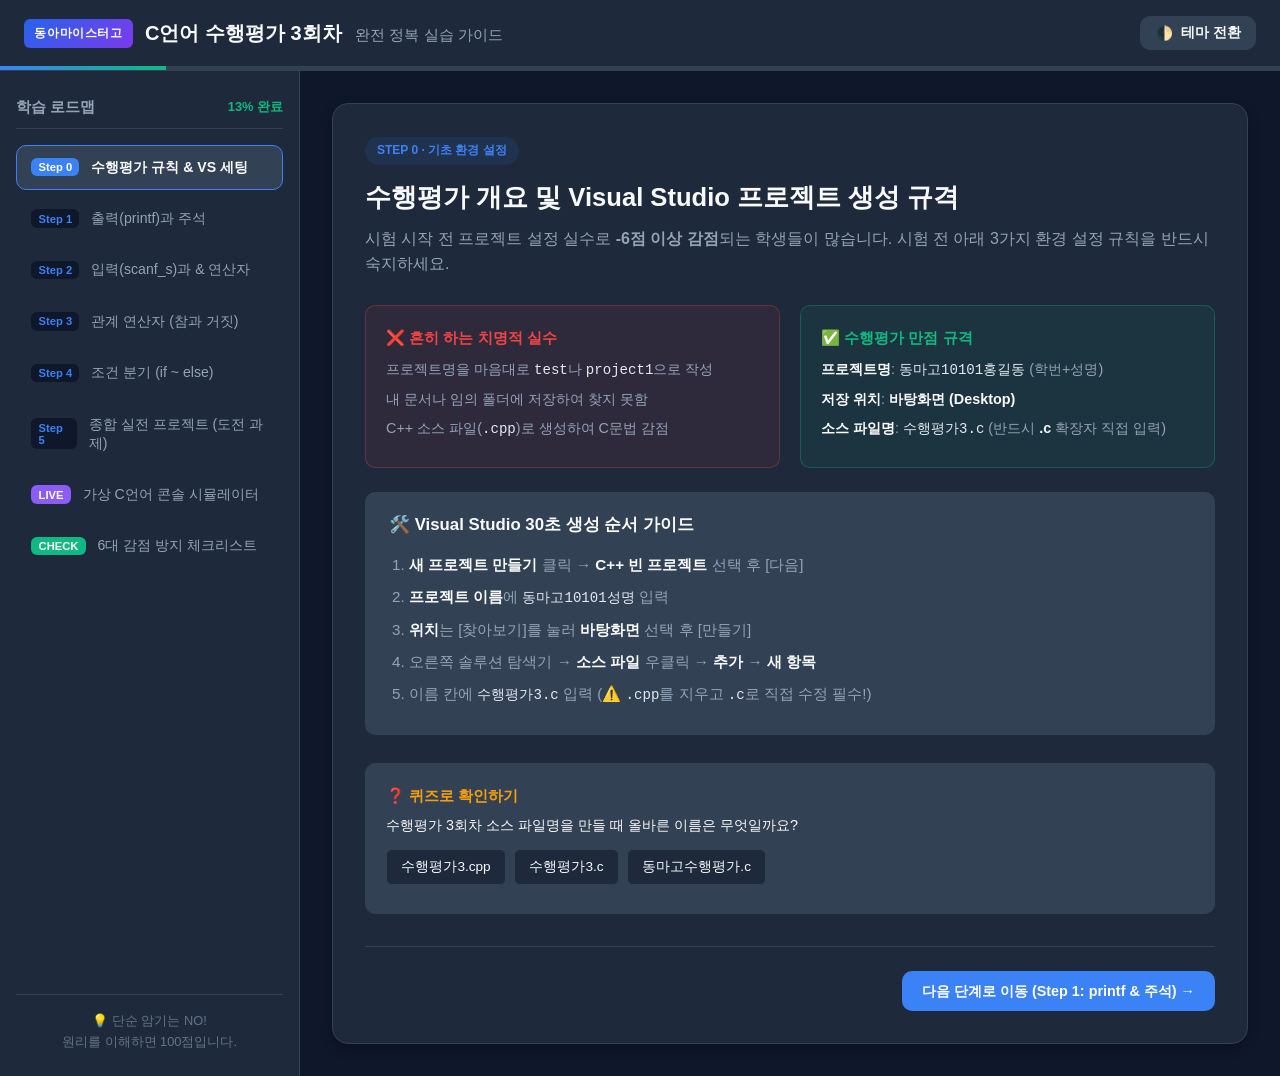
==== 03_웹_학습사이트/index.html @ 0d50d713 "feat: 동아마이스터고 C언어 3회차 수행평가 실습 웹사이트 및 단계별 학습 콘텐츠 구축" ====
<!DOCTYPE html>
<html lang="ko">
<head>
    <meta charset="UTF-8">
    <meta name="viewport" content="width=device-width, initial-scale=1.0">
    <title>동아마이스터고 C언어 3회차 수행평가 실습 마스터</title>
    <link rel="stylesheet" href="css/style.css">
</head>
<body class="theme-dark">
    <!-- Header -->
    <header class="app-header">
        <div class="header-container">
            <div class="logo-group">
                <span class="badge-school">동아마이스터고</span>
                <h1 class="logo-title">C언어 수행평가 3회차 <span>완전 정복 실습 가이드</span></h1>
            </div>
            <div class="header-actions">
                <button id="themeToggleBtn" class="btn-theme-toggle" title="화면 테마 변경">
                    <span class="icon-theme">🌓</span> <span class="theme-text">테마 전환</span>
                </button>
            </div>
        </div>
        <div class="progress-bar-container">
            <div id="learningProgressBar" class="progress-bar-fill"></div>
        </div>
    </header>

    <div class="app-layout">
        <!-- Sidebar Navigation -->
        <aside class="sidebar">
            <div class="sidebar-header">
                <h3>학습 로드맵</h3>
                <span class="progress-percent" id="progressPercent">0% 완료</span>
            </div>
            <nav class="nav-menu">
                <button class="nav-item active" data-step="0">
                    <span class="step-num">Step 0</span>
                    <span class="step-label">수행평가 규칙 & VS 세팅</span>
                </button>
                <button class="nav-item" data-step="1">
                    <span class="step-num">Step 1</span>
                    <span class="step-label">출력(printf)과 주석</span>
                </button>
                <button class="nav-item" data-step="2">
                    <span class="step-num">Step 2</span>
                    <span class="step-label">입력(scanf_s)과 &amp; 연산자</span>
                </button>
                <button class="nav-item" data-step="3">
                    <span class="step-num">Step 3</span>
                    <span class="step-label">관계 연산자 (참과 거짓)</span>
                </button>
                <button class="nav-item" data-step="4">
                    <span class="step-num">Step 4</span>
                    <span class="step-label">조건 분기 (if ~ else)</span>
                </button>
                <button class="nav-item" data-step="5">
                    <span class="step-num">Step 5</span>
                    <span class="step-label">종합 실전 프로젝트 (도전 과제)</span>
                </button>
                <button class="nav-item nav-simulator" data-step="sim">
                    <span class="step-num">LIVE</span>
                    <span class="step-label">가상 C언어 콘솔 시뮬레이터</span>
                </button>
                <button class="nav-item nav-checklist" data-step="check">
                    <span class="step-num">CHECK</span>
                    <span class="step-label">6대 감점 방지 체크리스트</span>
                </button>
            </nav>
            <div class="sidebar-footer">
                <p>💡 단순 암기는 NO!</p>
                <p>원리를 이해하면 100점입니다.</p>
            </div>
        </aside>

        <!-- Main Content Area -->
        <main class="main-content">
            <!-- STEP 0 -->
            <section id="step-0" class="step-section active">
                <div class="section-card">
                    <div class="card-badge">STEP 0 · 기초 환경 설정</div>
                    <h2>수행평가 개요 및 Visual Studio 프로젝트 생성 규격</h2>
                    <p class="section-desc">
                        시험 시작 전 프로젝트 설정 실수로 <strong>-6점 이상 감점</strong>되는 학생들이 많습니다. 시험 전 아래 3가지 환경 설정 규칙을 반드시 숙지하세요.
                    </p>

                    <div class="info-grid">
                        <div class="info-box danger">
                            <h4>❌ 흔히 하는 치명적 실수</h4>
                            <ul>
                                <li>프로젝트명을 마음대로 <code>test</code>나 <code>project1</code>으로 작성</li>
                                <li>내 문서나 임의 폴더에 저장하여 찾지 못함</li>
                                <li>C++ 소스 파일(<code>.cpp</code>)로 생성하여 C문법 감점</li>
                            </ul>
                        </div>
                        <div class="info-box success">
                            <h4>✅ 수행평가 만점 규격</h4>
                            <ul>
                                <li><strong>프로젝트명</strong>: <code>동마고10101홍길동</code> (학번+성명)</li>
                                <li><strong>저장 위치</strong>: <strong>바탕화면 (Desktop)</strong></li>
                                <li><strong>소스 파일명</strong>: <code>수행평가3.c</code> (반드시 <strong>.c</strong> 확장자 직접 입력)</li>
                            </ul>
                        </div>
                    </div>

                    <div class="guide-box">
                        <h3>🛠️ Visual Studio 30초 생성 순서 가이드</h3>
                        <ol class="step-list">
                            <li><strong>새 프로젝트 만들기</strong> 클릭 &rarr; <strong>C++ 빈 프로젝트</strong> 선택 후 [다음]</li>
                            <li><strong>프로젝트 이름</strong>에 <code>동마고10101성명</code> 입력</li>
                            <li><strong>위치</strong>는 [찾아보기]를 눌러 <strong>바탕화면</strong> 선택 후 [만들기]</li>
                            <li>오른쪽 솔루션 탐색기 &rarr; <strong>소스 파일</strong> 우클릭 &rarr; <strong>추가</strong> &rarr; <strong>새 항목</strong></li>
                            <li>이름 칸에 <code>수행평가3.c</code> 입력 (⚠️ <code>.cpp</code>를 지우고 <code>.c</code>로 직접 수정 필수!)</li>
                        </ol>
                    </div>

                    <div class="quiz-box" data-quiz="q0">
                        <div class="quiz-title">❓ 퀴즈로 확인하기</div>
                        <p>수행평가 3회차 소스 파일명을 만들 때 올바른 이름은 무엇일까요?</p>
                        <div class="quiz-options">
                            <button class="quiz-btn" onclick="checkQuiz('q0', 0)">수행평가3.cpp</button>
                            <button class="quiz-btn" onclick="checkQuiz('q0', 1)" data-correct="true">수행평가3.c</button>
                            <button class="quiz-btn" onclick="checkQuiz('q0', 2)">동마고수행평가.c</button>
                        </div>
                        <div class="quiz-feedback" id="q0-feedback"></div>
                    </div>

                    <div class="section-footer">
                        <button class="btn-next" onclick="goToStep(1)">다음 단계로 이동 (Step 1: printf & 주석) &rarr;</button>
                    </div>
                </div>
            </section>

            <!-- STEP 1 -->
            <section id="step-1" class="step-section">
                <div class="section-card">
                    <div class="card-badge">STEP 1 · 입출력 기초</div>
                    <h2>화면 출력(printf)과 주석(Comment) 작성법</h2>
                    <p class="section-desc">
                        수행평가 조건4("코딩시 주석을 입력하시오")와 조건6("결과화면 띄어쓰기, 디자인 일치")을 달성하는 핵심 기초입니다.
                    </p>

                    <div class="concept-card">
                        <h3>1. 주석(Comment)이란?</h3>
                        <p>컴파일러가 기계어로 번역하지 않고 건너뛰는 <strong>프로그래머를 위한 설명글</strong>입니다. 코드의 목적과 변수 의미를 기록합니다.</p>
                        <div class="code-wrapper">
                            <div class="code-header">
                                <span>C언어 주석 문법</span>
                                <button class="btn-copy" onclick="copyCode('code-step1-comment')">코드 복사</button>
                            </div>
                            <pre><code id="code-step1-comment">// 이것은 한 줄 주석입니다. (설명 한 줄)

/*
 * 이것은 여러 줄 주석입니다.
 * 작성자: 1학년 1반 홍길동
 * 기능: 점수 입력 및 합격 판정
 */</code></pre>
                        </div>
                    </div>

                    <div class="concept-card">
                        <h3>2. 입력 유도 프롬프트(Prompt) 출력 주의점</h3>
                        <p>
                            사용자에게 입력을 요청할 때는 <strong>줄바꿈(<code>\n</code>)을 넣지 않아야</strong> 입력 커서가 콜론(<code>:</code>) 바로 옆에 위치합니다!
                        </p>
                        <div class="comparison-grid">
                            <div class="code-diff wrong">
                                <h5>❌ 잘못된 예 (줄바꿈이 생겨 다음 줄에 입력됨)</h5>
                                <pre><code>printf("성적 입력 하세요:\n");</code></pre>
                            </div>
                            <div class="code-diff correct">
                                <h5>✅ 올바른 예 (콜론 옆에 바로 입력됨)</h5>
                                <pre><code>printf("성적 입력 하세요:");</code></pre>
                            </div>
                        </div>
                    </div>

                    <div class="code-wrapper">
                        <div class="code-header">
                            <span>Step 1 실습 코드 (step1_printf_comment.c)</span>
                            <button class="btn-copy" onclick="copyCode('code-step1')">코드 복사</button>
                        </div>
                        <pre><code id="code-step1">#include &lt;stdio.h&gt;

int main(void)
{
    // 작성자 정보 및 과제 설명 주석 (조건 4 충족)
    /*
     * 학번: 10101  이름: 홍길동
     * 과제: C언어 입력 및 연산자 실습
     */

    // 줄바꿈 없이 입력 프롬프트 출력 (조건 6 양식 준수)
    printf("성적 입력 하세요:");

    return 0;
}</code></pre>
                    </div>

                    <div class="section-footer">
                        <button class="btn-prev" onclick="goToStep(0)">&larr; 이전</button>
                        <button class="btn-next" onclick="goToStep(2)">다음 단계로 이동 (Step 2: scanf_s) &rarr;</button>
                    </div>
                </div>
            </section>

            <!-- STEP 2 -->
            <section id="step-2" class="step-section">
                <div class="section-card">
                    <div class="card-badge">STEP 2 · 사용자 입력</div>
                    <h2>변수 선언과 안전한 정수 입력 (scanf_s)</h2>
                    <p class="section-desc">
                        키보드로 숫자를 입력받는 핵심 함수 <code>scanf_s</code>의 원리와 가장 많이 실수하는 주소 연산자(<code>&amp;</code>)를 완벽히 이해합니다.
                    </p>

                    <div class="concept-card highlight-border">
                        <h3>⚠️ 절대 잊지 마세요! 주소 연산자 '&' (Ampersand)</h3>
                        <p>
                            <code>scanf_s</code>는 변수 자체가 아니라 <strong>변수가 저장된 메모리의 주소</strong>를 알아야 그 자리에 입력받은 값을 채워넣을 수 있습니다.
                        </p>
                        <div class="memory-diagram">
                            <div class="mem-box">
                                <div class="mem-label">변수명 score</div>
                                <div class="mem-val">값: 80</div>
                                <div class="mem-addr">메모리 주소: &amp;score (0x00FF...)</div>
                            </div>
                            <div class="mem-arrow">&larr; scanf_s가 찾아가는 곳!</div>
                        </div>
                    </div>

                    <div class="comparison-grid">
                        <div class="code-diff wrong">
                            <h5>❌ 감점 1순위 (주소 연산자 누락 &rarr; 프로그램 강제 종료)</h5>
                            <pre><code>int score = 0;
scanf_s("%d", score); // & 누락! 컴파일 에러 또는 충돌</code></pre>
                        </div>
                        <div class="code-diff correct">
                            <h5>✅ 만점 코드 (& 연산자 반드시 부착)</h5>
                            <pre><code>int score = 0;
scanf_s("%d", &score); // score의 메모리 주소를 전달!</code></pre>
                        </div>
                    </div>

                    <div class="code-wrapper">
                        <div class="code-header">
                            <span>Step 2 실습 코드 (step2_scanf_s.c)</span>
                            <button class="btn-copy" onclick="copyCode('code-step2')">코드 복사</button>
                        </div>
                        <pre><code id="code-step2">#include &lt;stdio.h&gt;

int main(void)
{
    // 1. 입력받을 점수를 담을 정수형 변수 선언 및 초기화
    int score = 0;

    // 2. 프롬프트 출력
    printf("성적 입력 하세요:");

    // 3. scanf_s로 정수(%d) 입력받아 변수 score의 주소(&score)에 저장
    scanf_s("%d", &score);

    // 4. 정상 입력 확인
    printf("입력 확인: 당신이 입력한 점수는 %d점 입니다.\n", score);

    return 0;
}</code></pre>
                    </div>

                    <div class="quiz-box" data-quiz="q2">
                        <div class="quiz-title">❓ 퀴즈로 확인하기</div>
                        <p>다음 중 정수형 변수 <code>val</code>에 정수를 안전하게 입력받는 올바른 코드는?</p>
                        <div class="quiz-options">
                            <button class="quiz-btn" onclick="checkQuiz('q2', 0)">scanf_s("%d", val);</button>
                            <button class="quiz-btn" onclick="checkQuiz('q2', 1)" data-correct="true">scanf_s("%d", &amp;val);</button>
                            <button class="quiz-btn" onclick="checkQuiz('q2', 2)">scanf_s("&amp;d", val);</button>
                        </div>
                        <div class="quiz-feedback" id="q2-feedback"></div>
                    </div>

                    <div class="section-footer">
                        <button class="btn-prev" onclick="goToStep(1)">&larr; 이전</button>
                        <button class="btn-next" onclick="goToStep(3)">다음 단계로 이동 (Step 3: 관계 연산자) &rarr;</button>
                    </div>
                </div>
            </section>

            <!-- STEP 3 -->
            <section id="step-3" class="step-section">
                <div class="section-card">
                    <div class="card-badge">STEP 3 · 논리 연산자</div>
                    <h2>관계 연산자 (Relational Operators)의 세계</h2>
                    <p class="section-desc">
                        C언어에서 크기를 비교할 때 컴퓨터는 어떻게 판단할까요? 참(True)은 숫자 <strong>1</strong>, 거짓(False)은 숫자 <strong>0</strong>으로 계산됩니다.
                    </p>

                    <div class="table-responsive">
                        <table class="operator-table">
                            <thead>
                                <tr>
                                    <th>연산자</th>
                                    <th>의미</th>
                                    <th>C언어 표현</th>
                                    <th>주의사항</th>
                                </tr>
                            </thead>
                            <tbody>
                                <tr class="highlight-row">
                                    <td><code>&gt;=</code></td>
                                    <td><strong>크거나 같다 (이상)</strong></td>
                                    <td><code>score &gt;= 80</code></td>
                                    <td>⚠️ <code>=&gt;</code> 형태로 쓰면 컴파일 에러!</td>
                                </tr>
                                <tr>
                                    <td><code>&lt;=</code></td>
                                    <td>작거나 같다 (이하)</td>
                                    <td><code>score &lt;= 60</code></td>
                                    <td>⚠️ <code>=&lt;</code> 형태로 쓰면 에러!</td>
                                </tr>
                                <tr>
                                    <td><code>&gt;</code></td>
                                    <td>크다 (초과)</td>
                                    <td><code>score &gt; 80</code></td>
                                    <td>80점을 포함하지 않음</td>
                                </tr>
                                <tr>
                                    <td><code>&lt;</code></td>
                                    <td>작다 (미만)</td>
                                    <td><code>score &lt; 80</code></td>
                                    <td>80점을 포함하지 않음</td>
                                </tr>
                                <tr>
                                    <td><code>==</code></td>
                                    <td>같다</td>
                                    <td><code>score == 100</code></td>
                                    <td>⚠️ 대입(<code>=</code>)과 비교(<code>==</code>) 구분 필수!</td>
                                </tr>
                                <tr>
                                    <td><code>!=</code></td>
                                    <td>같지 않다 (다르다)</td>
                                    <td><code>score != 0</code></td>
                                    <td>느낌표가 부정(NOT)을 의미</td>
                                </tr>
                            </tbody>
                        </table>
                    </div>

                    <div class="concept-card">
                        <h3>💡 관계 연산의 결과는 '숫자 1 또는 0'</h3>
                        <p>컴퓨터 내부에서 조건식 <code>(score >= 80)</code>은 그 자체로 계산되어, 참이면 <code>1</code>, 거짓이면 <code>0</code>이 됩니다.</p>
                        <div class="code-wrapper">
                            <div class="code-header">
                                <span>Step 3 실습 코드 (step3_relational_operator.c)</span>
                                <button class="btn-copy" onclick="copyCode('code-step3')">코드 복사</button>
                            </div>
                            <pre><code id="code-step3">#include &lt;stdio.h&gt;

int main(void)
{
    int score = 85;
    int isPass = 0;

    // 85는 80 이상이므로 참(1)이 변수에 들어갑니다.
    isPass = (score >= 80);

    printf("85점은 80점 이상인가? 결과값: %d (1은 참, 0은 거짓)\n", isPass);

    score = 65;
    isPass = (score >= 80);
    printf("65점은 80점 이상인가? 결과값: %d (1은 참, 0은 거짓)\n", isPass);

    return 0;
}</code></pre>
                        </div>
                    </div>

                    <div class="section-footer">
                        <button class="btn-prev" onclick="goToStep(2)">&larr; 이전</button>
                        <button class="btn-next" onclick="goToStep(4)">다음 단계로 이동 (Step 4: if ~ else) &rarr;</button>
                    </div>
                </div>
            </section>

            <!-- STEP 4 -->
            <section id="step-4" class="step-section">
                <div class="section-card">
                    <div class="card-badge">STEP 4 · 조건 분기문</div>
                    <h2>조건에 따른 갈림길 (if ~ else) 완벽 정복</h2>
                    <p class="section-desc">
                        조건식이 <strong>참(1)</strong>일 때는 합격 문구를, <strong>거짓(0)</strong>일 때는 불합격 문구를 출력하는 양자택일 제어문입니다.
                    </p>

                    <div class="logic-flowchart">
                        <div class="flow-step">조건식: <code>score &gt;= 기준점수</code></div>
                        <div class="flow-branches">
                            <div class="branch branch-true">
                                <span class="tag-branch">참 (True / 1)</span>
                                <div class="branch-content">
                                    <code>if { ... }</code> 블록 실행<br>
                                    <strong>"합격을 축하합니다!"</strong>
                                </div>
                            </div>
                            <div class="branch branch-false">
                                <span class="tag-branch">거짓 (False / 0)</span>
                                <div class="branch-content">
                                    <code>else { ... }</code> 블록 실행<br>
                                    <strong>"불합격입니다 화이팅!!"</strong>
                                </div>
                            </div>
                        </div>
                    </div>

                    <div class="concept-card danger-zone">
                        <h3>🚨 흔히 빠지는 함정: if 문 뒤의 세미콜론(;)</h3>
                        <div class="comparison-grid">
                            <div class="code-diff wrong">
                                <h5>❌ 세미콜론 실수 (조건과 상관없이 무조건 실행됨)</h5>
                                <pre><code>if (score >= 80); // &lt;-- 세미콜론을 찍으면 if문이 여기서 끝남!
{
    printf("합격을 축하합니다!\n");
}</code></pre>
                            </div>
                            <div class="code-diff correct">
                                <h5>✅ 올바른 작성 (소괄호 뒤에 세미콜론 없음)</h5>
                                <pre><code>if (score >= 80) // 세미콜론 없이 바로 중괄호 시작
{
    printf("합격을 축하합니다!\n");
}</code></pre>
                            </div>
                        </div>
                    </div>

                    <div class="code-wrapper">
                        <div class="code-header">
                            <span>Step 4 실습 코드 (step4_if_else.c)</span>
                            <button class="btn-copy" onclick="copyCode('code-step4')">코드 복사</button>
                        </div>
                        <pre><code id="code-step4">#include &lt;stdio.h&gt;

int main(void)
{
    int score = 0;

    printf("성적 입력 하세요:");
    scanf_s("%d", &score);

    // if-else 양자택일 조건 분기
    if (score >= 80)
    {
        // 80점 이상인 경우
        printf("합격을 축하합니다!\n");
    }
    else
    {
        // 80점 미만인 경우
        printf("불합격입니다 화이팅!!\n");
    }

    return 0;
}</code></pre>
                    </div>

                    <div class="section-footer">
                        <button class="btn-prev" onclick="goToStep(3)">&larr; 이전</button>
                        <button class="btn-next" onclick="goToStep(5)">다음 단계로 이동 (Step 5: 종합 실전 과제) &rarr;</button>
                    </div>
                </div>
            </section>

            <!-- STEP 5 -->
            <section id="step-5" class="step-section">
                <div class="section-card">
                    <div class="card-badge">STEP 5 · 종합 실전 프로젝트</div>
                    <h2>[최종 미션] 마이스터 스마트 합격 판정기 완성하기</h2>
                    <p class="section-desc">
                        Step 0부터 Step 4까지 배운 내용을 하나로 통합하여 수행평가 만점 프로그램을 완성해 봅시다. 타 반 기출 변형 기준(60점, 75점, 80점, 85점)에 모두 대비할 수 있습니다.
                    </p>

                    <div class="mission-guide">
                        <h3>📋 미션 수행 요구사항</h3>
                        <ol class="rule-list">
                            <li><strong>프로젝트 생성</strong>: 바탕화면에 <code>동마고10101성명</code> 이름으로 생성</li>
                            <li><strong>소스 파일</strong>: <code>수행평가3.c</code></li>
                            <li><strong>주석</strong>: 상단에 본인 학번, 이름, 프로그램 설명을 주석으로 기록</li>
                            <li><strong>변수 선언 및 입력</strong>: <code>int score;</code> 및 <code>scanf_s("%d", &amp;score);</code> 작성</li>
                            <li><strong>조건 분기</strong>: 우리 반 기준 점수(예: 80점) 이상이면 합격문구, 미만이면 불합격문구 출력</li>
                            <li><strong>출력 양식 정밀 일치</strong>:
                                <div class="console-preview">
                                    <div class="console-line">성적 입력 하세요:90</div>
                                    <div class="console-line highlight-green">합격을 축하합니다!</div>
                                    <div class="console-line">성적 입력 하세요:70</div>
                                    <div class="console-line highlight-yellow">불합격입니다 화이팅!!</div>
                                </div>
                            </li>
                        </ol>
                    </div>

                    <!-- Code Challenge Tabs -->
                    <div class="tab-container">
                        <div class="tab-buttons">
                            <button class="tab-btn active" onclick="switchChallengeTab('template')">✏️ 빈칸 채우기 템플릿</button>
                            <button class="tab-btn" onclick="switchChallengeTab('solution')">✨ 모범 답안 (정답 확인)</button>
                            <button class="tab-btn" onclick="switchChallengeTab('variations')">🔄 반별 기준점수 변형 팁</button>
                        </div>

                        <!-- Template Tab -->
                        <div id="tab-template" class="tab-content active">
                            <div class="code-wrapper">
                                <div class="code-header">
                                    <span>도전 과제 템플릿 (스스로 완성해 보세요)</span>
                                    <button class="btn-copy" onclick="copyCode('code-step5-challenge')">코드 복사</button>
                                </div>
                                <pre><code id="code-step5-challenge">#include &lt;stdio.h&gt;

int main(void)
{
    // [1] 주석 달기: 학번과 이름을 적으세요 (조건 4)
    // 학번: 10101  이름: 홍길동

    // [2] 점수를 저장할 정수형 변수를 선언하고 0으로 초기화하세요
    int score = 0;

    // [3] 줄바꿈 없이 "성적 입력 하세요:" 프롬프트를 출력하세요 (조건 6)
    // 힌트: printf("...");


    // [4] scanf_s로 정수를 안전하게 입력받으세요 (힌트: & 기호 필수!)
    // 힌트: scanf_s("%d", &score);


    // [5] if ~ else 문으로 합격/불합격을 판정하여 출력하세요 (조건 5)
    // 기준 점수(예: 80점) 이상이면 합격, 미만이면 불합격
    /*
    if (score >= 80)
    {
        printf("합격을 축하합니다!\n");
    }
    else
    {
        printf("불합격입니다 화이팅!!\n");
    }
    */

    return 0;
}</code></pre>
                            </div>
                        </div>

                        <!-- Solution Tab -->
                        <div id="tab-solution" class="tab-content">
                            <div class="code-wrapper">
                                <div class="code-header">
                                    <span>만점 모범 답안 (step5_solution_sample.c)</span>
                                    <button class="btn-copy" onclick="copyCode('code-step5-sol')">코드 복사</button>
                                </div>
                                <pre><code id="code-step5-sol">#include &lt;stdio.h&gt;

int main(void)
{
    // [조건4] 학생 정보 및 프로그램 의도를 주석으로 기술
    // 작성자: 1학년 7반 1번 김동마
    // 프로그램: 점수 입력 및 합격/불합격 판정 프로그램

    // 정수형 변수 선언 및 초기화
    int score = 0;

    // [조건6] 출력 디자인 준수: 줄바꿈 없이 프롬프트 출력
    printf("성적 입력 하세요:");

    // [조건6] scanf_s를 사용한 안전한 정수 입력 (& 주소 연산자 필수)
    scanf_s("%d", &score);

    // [조건5] 관계연산자(>=)와 if-else 문을 활용한 분기 처리
    if (score >= 80)
    {
        // 80점 이상 합격 문구
        printf("합격을 축하합니다!\n");
    }
    else
    {
        // 80점 미만 불합격 문구
        printf("불합격입니다 화이팅!!\n");
    }

    return 0;
}</code></pre>
                            </div>
                        </div>

                        <!-- Variations Tab -->
                        <div id="tab-variations" class="tab-content">
                            <div class="info-card">
                                <h4>🏫 다른 반 기출문제는 기준 점수가 어떻게 달랐을까?</h4>
                                <p>각 반마다 합격 기준 수치만 다르게 출제되었습니다. 시험 당일 선생님이 제시하는 숫자를 확인하고 <strong>조건식의 숫자만 정확히 변경</strong>하면 됩니다!</p>
                                <ul>
                                    <li><strong>3-5반 기출</strong>: 60점 이상 &rarr; <code>if (score >= 60)</code></li>
                                    <li><strong>3-7반 기출</strong>: 80점 이상 &rarr; <code>if (score >= 80)</code></li>
                                    <li><strong>3-8반 기출</strong>: 75점 이상 &rarr; <code>if (score >= 75)</code></li>
                                    <li><strong>3-9반 기출</strong>: 85점 이상 &rarr; <code>if (score >= 85)</code></li>
                                </ul>
                            </div>
                        </div>
                    </div>

                    <div class="section-footer">
                        <button class="btn-prev" onclick="goToStep(4)">&larr; 이전</button>
                        <button class="btn-highlight" onclick="goToSimulator()">⚡ 가상 콘솔 시뮬레이터로 결과 직접 확인하기 &rarr;</button>
                    </div>
                </div>
            </section>

            <!-- SIMULATOR SECTION -->
            <section id="step-sim" class="step-section">
                <div class="section-card">
                    <div class="card-badge">INTERACTIVE TOOL · 실시간 시뮬레이션</div>
                    <h2>웹 브라우저 C언어 콘솔 시뮬레이터</h2>
                    <p class="section-desc">
                        Visual Studio를 켜지 않아도, 여기서 직접 기준 점수와 성적을 입력하고 실행하여 C 프로그램이 어떻게 동작하는지 눈으로 확인할 수 있습니다.
                    </p>

                    <div class="simulator-container">
                        <div class="sim-controls">
                            <div class="control-group">
                                <label for="simCutoff">합격 기준 점수 (Cut-off):</label>
                                <select id="simCutoff" class="sim-select" onchange="runSimPreview()">
                                    <option value="80" selected>80점 (3-7반 기출 기준)</option>
                                    <option value="60">60점 (3-5반 기출 기준)</option>
                                    <option value="75">75점 (3-8반 기출 기준)</option>
                                    <option value="85">85점 (3-9반 기출 기준)</option>
                                    <option value="custom">직접 지정</option>
                                </select>
                                <input type="number" id="simCustomCutoff" class="sim-input-inline hidden" placeholder="기준점수" value="70">
                            </div>

                            <div class="control-group">
                                <label for="simScoreInput">학생 점수 입력:</label>
                                <input type="number" id="simScoreInput" class="sim-input" placeholder="예: 90 또는 65" value="90">
                            </div>

                            <button id="btnRunSim" class="btn-sim-run" onclick="runSimExecution()">▶ 프로그램 실행 (Run)</button>
                        </div>

                        <!-- Virtual Terminal -->
                        <div class="terminal-window">
                            <div class="terminal-bar">
                                <div class="term-dots">
                                    <span class="dot red"></span>
                                    <span class="dot yellow"></span>
                                    <span class="dot green"></span>
                                </div>
                                <div class="term-title">C:\Users\Desktop\동마고10101홍길동\x64\Debug\수행평가3.exe</div>
                            </div>
                            <div class="terminal-screen" id="termScreen">
                                <div class="term-line term-dim">// Visual Studio 실행 결과 가상 콘솔</div>
                                <div class="term-line" id="termLinePrompt">성적 입력 하세요:<span id="termScoreEcho" class="term-echo">90</span></div>
                                <div class="term-line term-bold" id="termLineResult">합격을 축하합니다!</div>
                                <div class="term-line term-dim">C:\Users\Desktop\...\수행평가3.exe(프로세스 12345개)이(가) 종료되었습니다(코드: 0).</div>
                            </div>
                        </div>
                    </div>

                    <div class="section-footer">
                        <button class="btn-prev" onclick="goToStep(5)">&larr; Step 5 도전 과제로 돌아가기</button>
                        <button class="btn-highlight" onclick="goToChecklist()">🛡️ 6대 감점 방지 체크리스트 검사하기 &rarr;</button>
                    </div>
                </div>
            </section>

            <!-- CHECKLIST SECTION -->
            <section id="step-check" class="step-section">
                <div class="section-card">
                    <div class="card-badge">QUALITY GUARD · 제출 전 자가 진단</div>
                    <h2>수행평가 6대 감점 방지 체크리스트 (24점 만점 도전)</h2>
                    <p class="section-desc">
                        시험 종료 종이 울리기 전, 아래 6개 항목을 내 코드와 하나씩 비교하며 체크하세요. 조건 1개당 <strong>-2점 감점</strong>을 사전에 완벽히 차단합니다.
                    </p>

                    <div class="score-summary">
                        <div class="score-circle">
                            <span class="score-num" id="currentScore">24</span>
                            <span class="score-max">/ 24점</span>
                        </div>
                        <div class="score-status">
                            <h4 id="scoreTitle">🎉 완벽합니다! 만점(24점) 예상</h4>
                            <p id="scoreDesc">모든 조건을 충족하여 감점 요인이 없습니다.</p>
                        </div>
                    </div>

                    <div class="checklist-items">
                        <label class="check-item">
                            <input type="checkbox" class="chk-cond" data-id="c1" checked onchange="updateScore()">
                            <span class="check-box-custom"></span>
                            <div class="check-text">
                                <strong>조건 1: 프로젝트명 명명 규칙 준수 (감점 -2점)</strong>
                                <p>프로젝트명을 <code>동마고10101성명</code> (학번+본인이름) 형태로 정확히 작성했는가?</p>
                            </div>
                        </label>

                        <label class="check-item">
                            <input type="checkbox" class="chk-cond" data-id="c2" checked onchange="updateScore()">
                            <span class="check-box-custom"></span>
                            <div class="check-text">
                                <strong>조건 2: 바탕화면(Desktop)에 프로젝트 생성 (감점 -2점)</strong>
                                <p>임의의 드라이브나 내 문서가 아닌 바탕화면에 프로젝트 폴더가 위치해 있는가?</p>
                            </div>
                        </label>

                        <label class="check-item">
                            <input type="checkbox" class="chk-cond" data-id="c3" checked onchange="updateScore()">
                            <span class="check-box-custom"></span>
                            <div class="check-text">
                                <strong>조건 3: 소스 파일명 '수행평가3.c' 작성 (감점 -2점)</strong>
                                <p><code>.cpp</code> 확장자가 아닌 C언어 전용 확장자 <code>수행평가3.c</code>로 저장되었는가?</p>
                            </div>
                        </label>

                        <label class="check-item">
                            <input type="checkbox" class="chk-cond" data-id="c4" checked onchange="updateScore()">
                            <span class="check-box-custom"></span>
                            <div class="check-text">
                                <strong>조건 4: 코드 내 의미 있는 주석 작성 (감점 -2점)</strong>
                                <p>상단 작성자 정보와 핵심 코드(변수, 입력, 조건문)에 <code>//</code> 주석을 달았는가?</p>
                            </div>
                        </label>

                        <label class="check-item">
                            <input type="checkbox" class="chk-cond" data-id="c5" checked onchange="updateScore()">
                            <span class="check-box-custom"></span>
                            <div class="check-text">
                                <strong>조건 5: 기준 점수 이상 합격, 미만 불합격 판정 (감점 -2점)</strong>
                                <p><code>>=</code> 관계 연산자를 사용하고 <code>if ~ else</code>로 양방향 분기를 올바르게 처리했는가?</p>
                            </div>
                        </label>

                        <label class="check-item">
                            <input type="checkbox" class="chk-cond" data-id="c6" checked onchange="updateScore()">
                            <span class="check-box-custom"></span>
                            <div class="check-text">
                                <strong>조건 6: 출력 화면 띄어쓰기, 문구, 디자인 일치 (감점 -2점)</strong>
                                <p><code>성적 입력 하세요:</code> (콜론 앞 공백/줄바꿈 없음), <code>합격을 축하합니다!</code>, <code>불합격입니다 화이팅!!</code> 문구가 완벽히 동일한가?</p>
                            </div>
                        </label>
                    </div>

                    <div class="section-footer">
                        <button class="btn-highlight" onclick="goToStep(0)">🔄 처음부터 다시 복습하기</button>
                    </div>
                </div>
            </section>
        </main>
    </div>

    <!-- Toast Notification -->
    <div id="toast" class="toast">클립보드에 코드가 복사되었습니다!</div>

    <script src="js/app.js"></script>
</body>
</html>
---- 03_웹_학습사이트/css/style.css ----
/* ==========================================================================
   동아마이스터고 C언어 3회차 수행평가 실습 웹사이트 스타일시트
   Theme: High-Tech Engineering & Clean Code (Dark / Light Dual Mode)
   ========================================================================== */

:root {
    --bg-primary: #0f172a;
    --bg-secondary: #1e293b;
    --bg-card: #1e293b;
    --bg-elevated: #334155;
    --border-color: #334155;
    --border-highlight: #3b82f6;

    --text-primary: #f8fafc;
    --text-secondary: #94a3b8;
    --text-muted: #64748b;

    --accent-blue: #3b82f6;
    --accent-blue-hover: #2563eb;
    --accent-green: #10b981;
    --accent-red: #ef4444;
    --accent-yellow: #f59e0b;
    --accent-purple: #8b5cf6;

    --code-bg: #090d16;
    --code-text: #e2e8f0;
    --terminal-bg: #0c1017;

    --font-sans: 'Pretendard', -apple-system, BlinkMacSystemFont, 'Segoe UI', Roboto, 'Noto Sans KR', sans-serif;
    --font-mono: 'D2Coding', 'Consolas', 'Courier New', monospace;

    --radius-sm: 6px;
    --radius-md: 10px;
    --radius-lg: 16px;
    --shadow-md: 0 4px 12px rgba(0, 0, 0, 0.3);
    --shadow-lg: 0 10px 25px rgba(0, 0, 0, 0.4);
    --transition: all 0.25s ease;
}

body.theme-light {
    --bg-primary: #f8fafc;
    --bg-secondary: #ffffff;
    --bg-card: #ffffff;
    --bg-elevated: #f1f5f9;
    --border-color: #e2e8f0;
    --border-highlight: #2563eb;

    --text-primary: #0f172a;
    --text-secondary: #475569;
    --text-muted: #94a3b8;

    --code-bg: #1e293b;
    --code-text: #f8fafc;
    --terminal-bg: #0f172a;

    --shadow-md: 0 4px 12px rgba(0, 0, 0, 0.06);
    --shadow-lg: 0 10px 25px rgba(0, 0, 0, 0.08);
}

/* Reset & Basics */
* {
    box-sizing: border-box;
    margin: 0;
    padding: 0;
}

body {
    background-color: var(--bg-primary);
    color: var(--text-primary);
    font-family: var(--font-sans);
    line-height: 1.6;
    transition: background-color 0.3s ease, color 0.3s ease;
    min-height: 100vh;
    display: flex;
    flex-direction: column;
}

/* Header */
.app-header {
    background-color: var(--bg-secondary);
    border-bottom: 1px solid var(--border-color);
    position: sticky;
    top: 0;
    z-index: 100;
}

.header-container {
    max-width: 1400px;
    margin: 0 auto;
    padding: 1rem 1.5rem;
    display: flex;
    justify-content: space-between;
    align-items: center;
}

.logo-group {
    display: flex;
    align-items: center;
    gap: 0.75rem;
}

.badge-school {
    background: linear-gradient(135deg, #2563eb, #7c3aed);
    color: #ffffff;
    font-size: 0.75rem;
    font-weight: 700;
    padding: 0.3rem 0.65rem;
    border-radius: var(--radius-sm);
    letter-spacing: 0.05em;
    text-transform: uppercase;
}

.logo-title {
    font-size: 1.25rem;
    font-weight: 800;
    color: var(--text-primary);
}

.logo-title span {
    font-weight: 400;
    font-size: 0.95rem;
    color: var(--text-secondary);
    margin-left: 0.5rem;
}

.btn-theme-toggle {
    background-color: var(--bg-elevated);
    color: var(--text-primary);
    border: 1px solid var(--border-color);
    padding: 0.45rem 0.9rem;
    border-radius: var(--radius-md);
    cursor: pointer;
    font-size: 0.85rem;
    font-weight: 600;
    display: flex;
    align-items: center;
    gap: 0.5rem;
    transition: var(--transition);
}

.btn-theme-toggle:hover {
    background-color: var(--border-color);
}

.progress-bar-container {
    width: 100%;
    height: 4px;
    background-color: var(--bg-elevated);
}

.progress-bar-fill {
    width: 0%;
    height: 100%;
    background: linear-gradient(90deg, #3b82f6, #10b981);
    transition: width 0.3s ease;
}

/* App Layout */
.app-layout {
    display: flex;
    flex: 1;
    max-width: 1400px;
    margin: 0 auto;
    width: 100%;
}

/* Sidebar */
.sidebar {
    width: 300px;
    background-color: var(--bg-secondary);
    border-right: 1px solid var(--border-color);
    padding: 1.5rem 1rem;
    display: flex;
    flex-direction: column;
    flex-shrink: 0;
}

.sidebar-header {
    display: flex;
    justify-content: space-between;
    align-items: center;
    margin-bottom: 1rem;
    padding-bottom: 0.5rem;
    border-bottom: 1px solid var(--border-color);
}

.sidebar-header h3 {
    font-size: 0.95rem;
    font-weight: 700;
    color: var(--text-secondary);
}

.progress-percent {
    font-size: 0.8rem;
    font-weight: 700;
    color: var(--accent-green);
}

.nav-menu {
    display: flex;
    flex-direction: column;
    gap: 0.4rem;
    flex: 1;
}

.nav-item {
    background: none;
    border: 1px solid transparent;
    color: var(--text-secondary);
    text-align: left;
    padding: 0.75rem 0.9rem;
    border-radius: var(--radius-md);
    cursor: pointer;
    display: flex;
    align-items: center;
    gap: 0.75rem;
    font-size: 0.88rem;
    font-weight: 500;
    transition: var(--transition);
}

.nav-item:hover {
    background-color: var(--bg-elevated);
    color: var(--text-primary);
}

.nav-item.active {
    background-color: var(--bg-elevated);
    border-color: var(--accent-blue);
    color: var(--text-primary);
    font-weight: 700;
}

.nav-item .step-num {
    font-size: 0.7rem;
    font-weight: 800;
    padding: 0.2rem 0.45rem;
    border-radius: var(--radius-sm);
    background-color: var(--bg-primary);
    color: var(--accent-blue);
}

.nav-item.active .step-num {
    background-color: var(--accent-blue);
    color: #ffffff;
}

.nav-item.nav-simulator .step-num {
    background-color: #8b5cf6;
    color: #ffffff;
}

.nav-item.nav-checklist .step-num {
    background-color: #10b981;
    color: #ffffff;
}

.sidebar-footer {
    padding-top: 1rem;
    border-top: 1px solid var(--border-color);
    font-size: 0.8rem;
    color: var(--text-muted);
    text-align: center;
}

/* Main Content */
.main-content {
    flex: 1;
    padding: 2rem;
    overflow-y: auto;
}

.step-section {
    display: none;
    animation: fadeIn 0.3s ease-in-out;
}

.step-section.active {
    display: block;
}

@keyframes fadeIn {
    from { opacity: 0; transform: translateY(8px); }
    to { opacity: 1; transform: translateY(0); }
}

.section-card {
    background-color: var(--bg-card);
    border: 1px solid var(--border-color);
    border-radius: var(--radius-lg);
    padding: 2rem;
    box-shadow: var(--shadow-md);
}

.card-badge {
    display: inline-block;
    font-size: 0.75rem;
    font-weight: 700;
    color: var(--accent-blue);
    background-color: rgba(59, 130, 246, 0.1);
    padding: 0.25rem 0.75rem;
    border-radius: 999px;
    margin-bottom: 0.75rem;
}

.section-card h2 {
    font-size: 1.6rem;
    font-weight: 800;
    margin-bottom: 0.5rem;
    color: var(--text-primary);
}

.section-desc {
    color: var(--text-secondary);
    font-size: 1rem;
    margin-bottom: 1.75rem;
    line-height: 1.6;
}

/* Info Grid & Boxes */
.info-grid {
    display: grid;
    grid-template-columns: 1fr 1fr;
    gap: 1.25rem;
    margin-bottom: 1.5rem;
}

.info-box {
    padding: 1.25rem;
    border-radius: var(--radius-md);
    border: 1px solid transparent;
}

.info-box.danger {
    background-color: rgba(239, 68, 68, 0.08);
    border-color: rgba(239, 68, 68, 0.3);
}

.info-box.danger h4 {
    color: var(--accent-red);
    margin-bottom: 0.5rem;
    font-size: 0.95rem;
}

.info-box.success {
    background-color: rgba(16, 185, 129, 0.08);
    border-color: rgba(16, 185, 129, 0.3);
}

.info-box.success h4 {
    color: var(--accent-green);
    margin-bottom: 0.5rem;
    font-size: 0.95rem;
}

.info-box ul {
    list-style: none;
    padding-left: 0;
}

.info-box li {
    font-size: 0.9rem;
    margin-bottom: 0.4rem;
    color: var(--text-secondary);
}

.info-box li strong {
    color: var(--text-primary);
}

.guide-box {
    background-color: var(--bg-elevated);
    border-radius: var(--radius-md);
    padding: 1.25rem 1.5rem;
    margin-bottom: 1.75rem;
}

.guide-box h3 {
    font-size: 1.05rem;
    margin-bottom: 0.85rem;
    color: var(--text-primary);
}

.step-list {
    padding-left: 1.25rem;
}

.step-list li {
    font-size: 0.95rem;
    margin-bottom: 0.5rem;
    color: var(--text-secondary);
}

.step-list li strong {
    color: var(--text-primary);
}

/* Concept Cards */
.concept-card {
    background-color: var(--bg-elevated);
    border-radius: var(--radius-md);
    padding: 1.25rem;
    margin-bottom: 1.5rem;
}

.concept-card.highlight-border {
    border-left: 4px solid var(--accent-yellow);
}

.concept-card.danger-zone {
    border-left: 4px solid var(--accent-red);
}

.concept-card h3 {
    font-size: 1.1rem;
    margin-bottom: 0.5rem;
    color: var(--text-primary);
}

.concept-card p {
    color: var(--text-secondary);
    font-size: 0.92rem;
    margin-bottom: 0.85rem;
}

/* Code Snippets & Highlighting */
.code-wrapper {
    background-color: var(--code-bg);
    border-radius: var(--radius-md);
    border: 1px solid var(--border-color);
    overflow: hidden;
    margin: 1rem 0;
}

.code-header {
    background-color: rgba(255, 255, 255, 0.04);
    padding: 0.5rem 1rem;
    display: flex;
    justify-content: space-between;
    align-items: center;
    border-bottom: 1px solid var(--border-color);
    font-size: 0.8rem;
    color: var(--text-muted);
    font-family: var(--font-mono);
}

.btn-copy {
    background-color: var(--bg-elevated);
    color: var(--text-primary);
    border: 1px solid var(--border-color);
    border-radius: var(--radius-sm);
    padding: 0.25rem 0.6rem;
    font-size: 0.75rem;
    cursor: pointer;
    transition: var(--transition);
}

.btn-copy:hover {
    background-color: var(--accent-blue);
    color: #ffffff;
}

pre {
    padding: 1rem 1.25rem;
    overflow-x: auto;
}

code {
    font-family: var(--font-mono);
    font-size: 0.88rem;
    color: var(--code-text);
}

/* Comparison Grids */
.comparison-grid {
    display: grid;
    grid-template-columns: 1fr 1fr;
    gap: 1rem;
    margin: 1rem 0;
}

.code-diff {
    border-radius: var(--radius-md);
    padding: 1rem;
    font-size: 0.85rem;
}

.code-diff h5 {
    font-size: 0.85rem;
    margin-bottom: 0.5rem;
}

.code-diff.wrong {
    background-color: rgba(239, 68, 68, 0.08);
    border: 1px solid rgba(239, 68, 68, 0.3);
}

.code-diff.wrong h5 {
    color: var(--accent-red);
}

.code-diff.correct {
    background-color: rgba(16, 185, 129, 0.08);
    border: 1px solid rgba(16, 185, 129, 0.3);
}

.code-diff.correct h5 {
    color: var(--accent-green);
}

.code-diff pre {
    padding: 0.5rem 0;
    background: none;
}

/* Memory Diagram */
.memory-diagram {
    display: flex;
    align-items: center;
    gap: 1rem;
    background-color: var(--bg-card);
    border: 1px dashed var(--border-color);
    padding: 1rem;
    border-radius: var(--radius-md);
    margin: 0.75rem 0;
}

.mem-box {
    background-color: var(--bg-secondary);
    border: 1px solid var(--accent-blue);
    border-radius: var(--radius-sm);
    padding: 0.75rem 1rem;
    font-family: var(--font-mono);
    font-size: 0.85rem;
}

.mem-label {
    color: var(--accent-blue);
    font-weight: 700;
}

.mem-val {
    font-size: 1.1rem;
    font-weight: 800;
    color: var(--text-primary);
}

.mem-addr {
    font-size: 0.75rem;
    color: var(--text-muted);
}

.mem-arrow {
    color: var(--accent-yellow);
    font-weight: 700;
    font-size: 0.9rem;
}

/* Operator Table */
.table-responsive {
    overflow-x: auto;
    margin: 1.25rem 0;
}

.operator-table {
    width: 100%;
    border-collapse: collapse;
    font-size: 0.9rem;
}

.operator-table th, .operator-table td {
    padding: 0.75rem 1rem;
    text-align: left;
    border-bottom: 1px solid var(--border-color);
}

.operator-table th {
    background-color: var(--bg-elevated);
    color: var(--text-primary);
    font-weight: 700;
}

.operator-table tbody tr:hover {
    background-color: rgba(255, 255, 255, 0.02);
}

.operator-table tr.highlight-row {
    background-color: rgba(59, 130, 246, 0.08);
}

/* Flowchart */
.logic-flowchart {
    background-color: var(--bg-elevated);
    border-radius: var(--radius-md);
    padding: 1.5rem;
    margin: 1.25rem 0;
    text-align: center;
}

.flow-step {
    font-family: var(--font-mono);
    font-weight: 700;
    background-color: var(--bg-card);
    border: 2px solid var(--accent-blue);
    display: inline-block;
    padding: 0.6rem 1.5rem;
    border-radius: var(--radius-md);
    margin-bottom: 1.5rem;
}

.flow-branches {
    display: grid;
    grid-template-columns: 1fr 1fr;
    gap: 1.5rem;
}

.branch {
    border-radius: var(--radius-md);
    padding: 1rem;
    text-align: left;
}

.branch-true {
    background-color: rgba(16, 185, 129, 0.08);
    border: 1px solid rgba(16, 185, 129, 0.3);
}

.branch-false {
    background-color: rgba(239, 68, 68, 0.08);
    border: 1px solid rgba(239, 68, 68, 0.3);
}

.tag-branch {
    font-size: 0.75rem;
    font-weight: 700;
    padding: 0.2rem 0.5rem;
    border-radius: var(--radius-sm);
    display: inline-block;
    margin-bottom: 0.5rem;
}

.branch-true .tag-branch {
    background-color: var(--accent-green);
    color: #ffffff;
}

.branch-false .tag-branch {
    background-color: var(--accent-red);
    color: #ffffff;
}

.branch-content {
    font-size: 0.9rem;
    color: var(--text-secondary);
}

.branch-content strong {
    color: var(--text-primary);
    display: block;
    margin-top: 0.4rem;
}

/* Quiz Box */
.quiz-box {
    background-color: var(--bg-elevated);
    border: 1px solid var(--border-color);
    border-radius: var(--radius-md);
    padding: 1.25rem;
    margin-top: 1.5rem;
}

.quiz-title {
    font-size: 0.95rem;
    font-weight: 700;
    color: var(--accent-yellow);
    margin-bottom: 0.4rem;
}

.quiz-box p {
    font-size: 0.9rem;
    color: var(--text-primary);
    margin-bottom: 0.75rem;
}

.quiz-options {
    display: flex;
    flex-wrap: wrap;
    gap: 0.5rem;
    margin-bottom: 0.5rem;
}

.quiz-btn {
    background-color: var(--bg-secondary);
    color: var(--text-primary);
    border: 1px solid var(--border-color);
    padding: 0.5rem 0.9rem;
    border-radius: var(--radius-sm);
    font-size: 0.85rem;
    cursor: pointer;
    transition: var(--transition);
}

.quiz-btn:hover {
    border-color: var(--accent-blue);
    background-color: var(--bg-elevated);
}

.quiz-btn.correct {
    background-color: var(--accent-green) !important;
    color: #ffffff !important;
    border-color: var(--accent-green) !important;
}

.quiz-btn.wrong {
    background-color: var(--accent-red) !important;
    color: #ffffff !important;
    border-color: var(--accent-red) !important;
}

.quiz-feedback {
    font-size: 0.85rem;
    font-weight: 600;
    margin-top: 0.4rem;
}

.quiz-feedback.success { color: var(--accent-green); }
.quiz-feedback.error { color: var(--accent-red); }

/* Mission Guide & Tabs */
.mission-guide {
    background-color: var(--bg-elevated);
    border-radius: var(--radius-md);
    padding: 1.25rem 1.5rem;
    margin-bottom: 1.5rem;
}

.mission-guide h3 {
    font-size: 1.05rem;
    margin-bottom: 0.75rem;
    color: var(--text-primary);
}

.rule-list {
    padding-left: 1.25rem;
}

.rule-list li {
    font-size: 0.9rem;
    margin-bottom: 0.6rem;
    color: var(--text-secondary);
}

.console-preview {
    background-color: var(--terminal-bg);
    border: 1px solid var(--border-color);
    border-radius: var(--radius-sm);
    padding: 0.75rem;
    font-family: var(--font-mono);
    font-size: 0.85rem;
    margin-top: 0.5rem;
}

.console-line {
    color: #94a3b8;
}

.console-line.highlight-green {
    color: var(--accent-green);
    font-weight: 700;
}

.console-line.highlight-yellow {
    color: var(--accent-yellow);
    font-weight: 700;
}

.tab-container {
    margin: 1.5rem 0;
}

.tab-buttons {
    display: flex;
    gap: 0.5rem;
    border-bottom: 1px solid var(--border-color);
    padding-bottom: 0.5rem;
    margin-bottom: 1rem;
}

.tab-btn {
    background: none;
    border: 1px solid transparent;
    color: var(--text-secondary);
    padding: 0.5rem 1rem;
    font-size: 0.9rem;
    font-weight: 600;
    border-radius: var(--radius-sm);
    cursor: pointer;
    transition: var(--transition);
}

.tab-btn:hover {
    color: var(--text-primary);
    background-color: var(--bg-elevated);
}

.tab-btn.active {
    background-color: var(--accent-blue);
    color: #ffffff;
}

.tab-content {
    display: none;
}

.tab-content.active {
    display: block;
    animation: fadeIn 0.25s ease;
}

.info-card {
    background-color: var(--bg-elevated);
    border-radius: var(--radius-md);
    padding: 1.25rem;
}

.info-card h4 {
    font-size: 1rem;
    margin-bottom: 0.5rem;
    color: var(--text-primary);
}

.info-card p {
    font-size: 0.9rem;
    color: var(--text-secondary);
    margin-bottom: 0.75rem;
}

.info-card ul {
    list-style: none;
    padding-left: 0;
}

.info-card li {
    font-size: 0.9rem;
    margin-bottom: 0.4rem;
    color: var(--text-secondary);
}

/* Section Footer Buttons */
.section-footer {
    display: flex;
    justify-content: flex-end;
    gap: 0.75rem;
    margin-top: 2rem;
    padding-top: 1.5rem;
    border-top: 1px solid var(--border-color);
}

button {
    font-family: var(--font-sans);
}

.btn-next, .btn-highlight {
    background-color: var(--accent-blue);
    color: #ffffff;
    border: none;
    padding: 0.65rem 1.25rem;
    border-radius: var(--radius-md);
    font-size: 0.9rem;
    font-weight: 700;
    cursor: pointer;
    transition: var(--transition);
}

.btn-next:hover, .btn-highlight:hover {
    background-color: var(--accent-blue-hover);
    transform: translateY(-1px);
}

.btn-prev {
    background-color: var(--bg-elevated);
    color: var(--text-secondary);
    border: 1px solid var(--border-color);
    padding: 0.65rem 1.25rem;
    border-radius: var(--radius-md);
    font-size: 0.9rem;
    font-weight: 600;
    cursor: pointer;
    transition: var(--transition);
}

.btn-prev:hover {
    color: var(--text-primary);
    background-color: var(--border-color);
}

/* Simulator Section */
.simulator-container {
    display: grid;
    grid-template-columns: 320px 1fr;
    gap: 1.5rem;
    margin-top: 1rem;
}

.sim-controls {
    background-color: var(--bg-elevated);
    padding: 1.25rem;
    border-radius: var(--radius-md);
    display: flex;
    flex-direction: column;
    gap: 1.25rem;
}

.control-group {
    display: flex;
    flex-direction: column;
    gap: 0.4rem;
}

.control-group label {
    font-size: 0.85rem;
    font-weight: 600;
    color: var(--text-secondary);
}

.sim-select, .sim-input {
    background-color: var(--bg-secondary);
    color: var(--text-primary);
    border: 1px solid var(--border-color);
    padding: 0.6rem 0.8rem;
    border-radius: var(--radius-sm);
    font-size: 0.9rem;
    outline: none;
}

.sim-select:focus, .sim-input:focus {
    border-color: var(--accent-blue);
}

.sim-input-inline {
    margin-top: 0.4rem;
    background-color: var(--bg-secondary);
    color: var(--text-primary);
    border: 1px solid var(--border-color);
    padding: 0.5rem 0.8rem;
    border-radius: var(--radius-sm);
    font-size: 0.85rem;
}

.sim-input-inline.hidden {
    display: none;
}

.btn-sim-run {
    background: linear-gradient(135deg, #10b981, #059669);
    color: #ffffff;
    border: none;
    padding: 0.85rem;
    border-radius: var(--radius-md);
    font-size: 0.95rem;
    font-weight: 700;
    cursor: pointer;
    box-shadow: 0 4px 10px rgba(16, 185, 129, 0.3);
    transition: var(--transition);
}

.btn-sim-run:hover {
    filter: brightness(1.1);
    transform: translateY(-1px);
}

.terminal-window {
    background-color: var(--terminal-bg);
    border: 1px solid var(--border-color);
    border-radius: var(--radius-md);
    overflow: hidden;
    display: flex;
    flex-direction: column;
    min-height: 280px;
    box-shadow: var(--shadow-lg);
}

.terminal-bar {
    background-color: rgba(255, 255, 255, 0.05);
    padding: 0.5rem 0.75rem;
    display: flex;
    align-items: center;
    gap: 0.75rem;
    border-bottom: 1px solid var(--border-color);
}

.term-dots {
    display: flex;
    gap: 6px;
}

.dot {
    width: 10px;
    height: 10px;
    border-radius: 50%;
}

.dot.red { background-color: #ef4444; }
.dot.yellow { background-color: #f59e0b; }
.dot.green { background-color: #10b981; }

.term-title {
    font-family: var(--font-mono);
    font-size: 0.75rem;
    color: var(--text-muted);
    overflow: hidden;
    text-overflow: ellipsis;
    white-space: nowrap;
}

.terminal-screen {
    padding: 1.25rem;
    font-family: var(--font-mono);
    font-size: 0.95rem;
    flex: 1;
    display: flex;
    flex-direction: column;
    gap: 0.4rem;
}

.term-line {
    color: #f1f5f9;
}

.term-line.term-dim {
    color: #64748b;
    font-size: 0.8rem;
}

.term-line.term-bold {
    font-weight: 700;
    font-size: 1.05rem;
}

.term-line.success {
    color: #34d399;
}

.term-line.fail {
    color: #fb7185;
}

.term-echo {
    color: #60a5fa;
    font-weight: 700;
}

/* Checklist Section */
.score-summary {
    display: flex;
    align-items: center;
    gap: 1.5rem;
    background: linear-gradient(135deg, rgba(16, 185, 129, 0.1), rgba(59, 130, 246, 0.1));
    border: 1px solid rgba(16, 185, 129, 0.3);
    padding: 1.5rem;
    border-radius: var(--radius-md);
    margin-bottom: 2rem;
}

.score-circle {
    display: flex;
    flex-direction: column;
    align-items: center;
    justify-content: center;
    width: 80px;
    height: 80px;
    border-radius: 50%;
    background-color: var(--bg-card);
    border: 3px solid var(--accent-green);
    flex-shrink: 0;
}

.score-num {
    font-size: 1.7rem;
    font-weight: 900;
    color: var(--accent-green);
    line-height: 1;
}

.score-max {
    font-size: 0.7rem;
    color: var(--text-muted);
}

.score-status h4 {
    font-size: 1.15rem;
    color: var(--text-primary);
    margin-bottom: 0.25rem;
}

.score-status p {
    font-size: 0.9rem;
    color: var(--text-secondary);
}

.checklist-items {
    display: flex;
    flex-direction: column;
    gap: 0.85rem;
}

.check-item {
    display: flex;
    align-items: flex-start;
    gap: 1rem;
    background-color: var(--bg-elevated);
    border: 1px solid var(--border-color);
    border-radius: var(--radius-md);
    padding: 1rem 1.25rem;
    cursor: pointer;
    transition: var(--transition);
}

.check-item:hover {
    border-color: var(--accent-blue);
}

.check-item input[type="checkbox"] {
    display: none;
}

.check-box-custom {
    width: 22px;
    height: 22px;
    border: 2px solid var(--text-muted);
    border-radius: 6px;
    display: flex;
    align-items: center;
    justify-content: center;
    margin-top: 2px;
    flex-shrink: 0;
    transition: var(--transition);
}

.check-item input[type="checkbox"]:checked + .check-box-custom {
    background-color: var(--accent-green);
    border-color: var(--accent-green);
}

.check-item input[type="checkbox"]:checked + .check-box-custom::after {
    content: '✓';
    color: #ffffff;
    font-size: 0.85rem;
    font-weight: 900;
}

.check-text strong {
    display: block;
    font-size: 0.95rem;
    color: var(--text-primary);
    margin-bottom: 0.2rem;
}

.check-text p {
    font-size: 0.85rem;
    color: var(--text-secondary);
}

/* Toast */
.toast {
    position: fixed;
    bottom: 2rem;
    right: 2rem;
    background-color: var(--accent-blue);
    color: #ffffff;
    padding: 0.75rem 1.5rem;
    border-radius: var(--radius-md);
    font-size: 0.9rem;
    font-weight: 600;
    box-shadow: var(--shadow-lg);
    opacity: 0;
    transform: translateY(20px);
    transition: all 0.3s ease;
    pointer-events: none;
    z-index: 1000;
}

.toast.show {
    opacity: 1;
    transform: translateY(0);
}

/* Responsive */
@media (max-width: 1024px) {
    .app-layout {
        flex-direction: column;
    }
    .sidebar {
        width: 100%;
        border-right: none;
        border-bottom: 1px solid var(--border-color);
    }
    .nav-menu {
        flex-direction: row;
        overflow-x: auto;
        padding-bottom: 0.5rem;
    }
    .nav-item {
        white-space: nowrap;
    }
    .simulator-container {
        grid-template-columns: 1fr;
    }
}

@media (max-width: 640px) {
    .header-container {
        padding: 0.85rem 1rem;
    }
    .logo-title span {
        display: none;
    }
    .main-content {
        padding: 1rem;
    }
    .section-card {
        padding: 1.25rem;
    }
    .info-grid, .comparison-grid, .flow-branches {
        grid-template-columns: 1fr;
    }
}
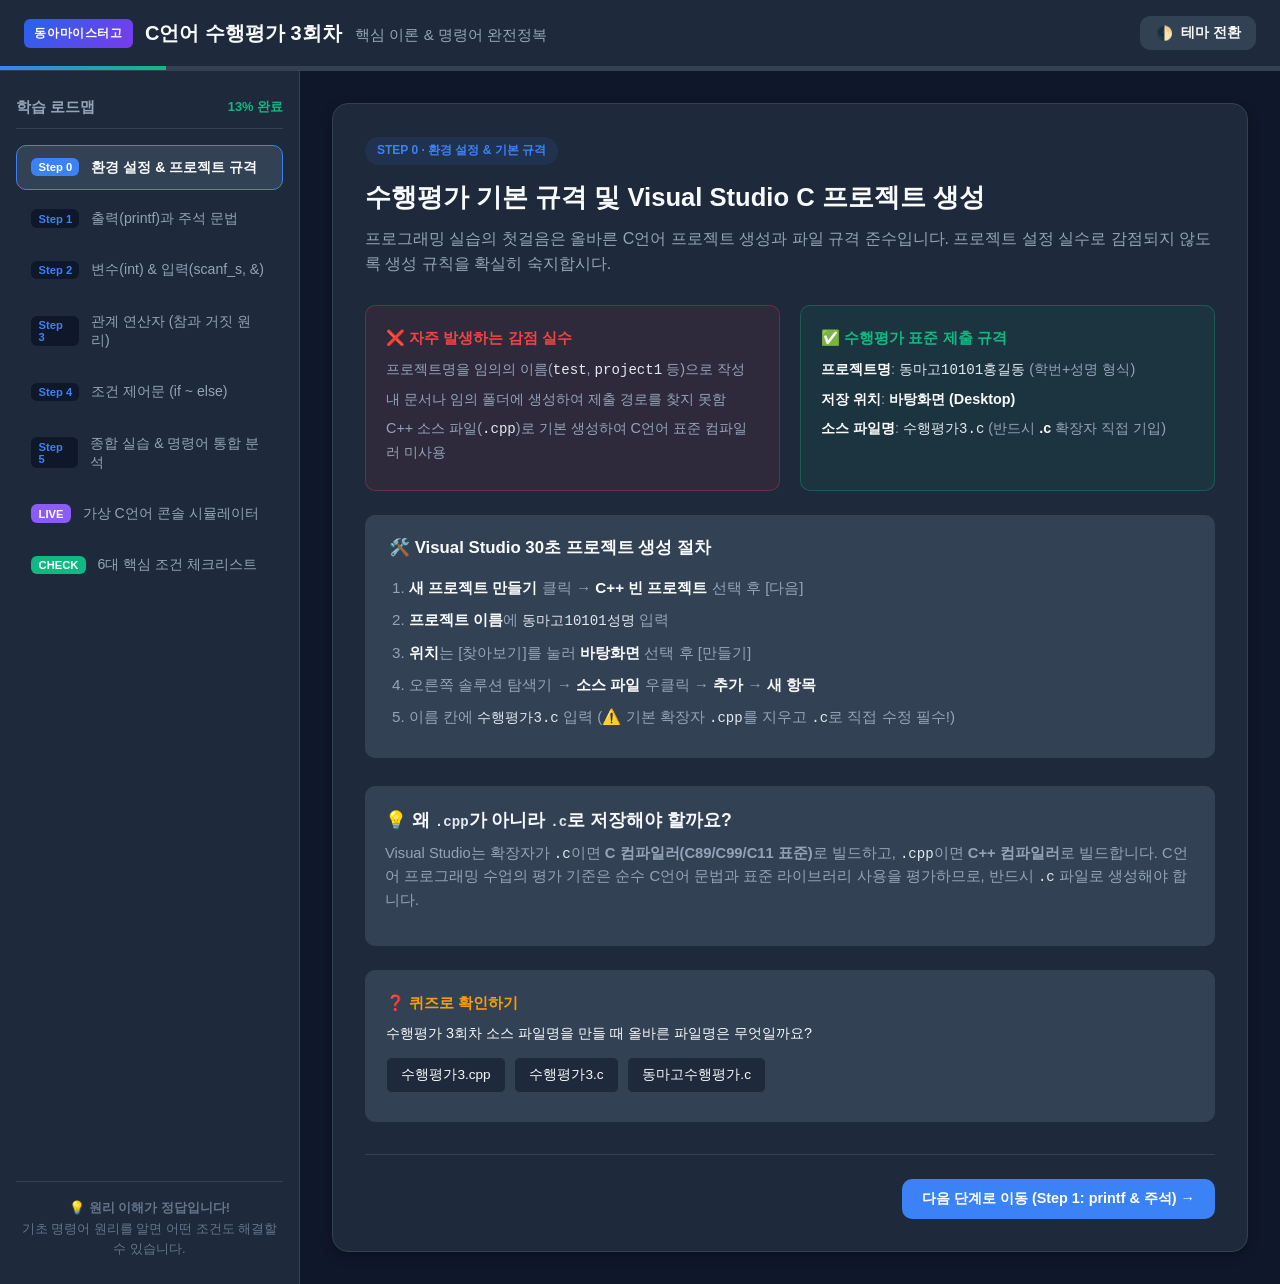
==== commit 7bf4af6d: "feat: 3회차 수행평가 C언어 핵심 이론·명령어 집중 전면 개편 및 타 반 기출 내용 삭제" ====
--- a/03_웹_학습사이트/index.html
+++ b/03_웹_학습사이트/index.html
@@ -3,7 +3,7 @@
 <head>
     <meta charset="UTF-8">
     <meta name="viewport" content="width=device-width, initial-scale=1.0">
-    <title>동아마이스터고 C언어 3회차 수행평가 실습 마스터</title>
+    <title>동아마이스터고 C언어 3회차 수행평가 이론 & 명령어 마스터</title>
     <link rel="stylesheet" href="css/style.css">
 </head>
 <body class="theme-dark">
@@ -12,7 +12,7 @@
         <div class="header-container">
             <div class="logo-group">
                 <span class="badge-school">동아마이스터고</span>
-                <h1 class="logo-title">C언어 수행평가 3회차 <span>완전 정복 실습 가이드</span></h1>
+                <h1 class="logo-title">C언어 수행평가 3회차 <span>핵심 이론 &amp; 명령어 완전정복</span></h1>
             </div>
             <div class="header-actions">
                 <button id="themeToggleBtn" class="btn-theme-toggle" title="화면 테마 변경">
@@ -35,27 +35,27 @@
             <nav class="nav-menu">
                 <button class="nav-item active" data-step="0">
                     <span class="step-num">Step 0</span>
-                    <span class="step-label">수행평가 규칙 & VS 세팅</span>
+                    <span class="step-label">환경 설정 &amp; 프로젝트 규격</span>
                 </button>
                 <button class="nav-item" data-step="1">
                     <span class="step-num">Step 1</span>
-                    <span class="step-label">출력(printf)과 주석</span>
+                    <span class="step-label">출력(printf)과 주석 문법</span>
                 </button>
                 <button class="nav-item" data-step="2">
                     <span class="step-num">Step 2</span>
-                    <span class="step-label">입력(scanf_s)과 &amp; 연산자</span>
+                    <span class="step-label">변수(int) &amp; 입력(scanf_s, &amp;)</span>
                 </button>
                 <button class="nav-item" data-step="3">
                     <span class="step-num">Step 3</span>
-                    <span class="step-label">관계 연산자 (참과 거짓)</span>
+                    <span class="step-label">관계 연산자 (참과 거짓 원리)</span>
                 </button>
                 <button class="nav-item" data-step="4">
                     <span class="step-num">Step 4</span>
-                    <span class="step-label">조건 분기 (if ~ else)</span>
+                    <span class="step-label">조건 제어문 (if ~ else)</span>
                 </button>
                 <button class="nav-item" data-step="5">
                     <span class="step-num">Step 5</span>
-                    <span class="step-label">종합 실전 프로젝트 (도전 과제)</span>
+                    <span class="step-label">종합 실습 &amp; 명령어 통합 분석</span>
                 </button>
                 <button class="nav-item nav-simulator" data-step="sim">
                     <span class="step-num">LIVE</span>
@@ -63,12 +63,12 @@
                 </button>
                 <button class="nav-item nav-checklist" data-step="check">
                     <span class="step-num">CHECK</span>
-                    <span class="step-label">6대 감점 방지 체크리스트</span>
+                    <span class="step-label">6대 핵심 조건 체크리스트</span>
                 </button>
             </nav>
             <div class="sidebar-footer">
-                <p>💡 단순 암기는 NO!</p>
-                <p>원리를 이해하면 100점입니다.</p>
+                <p>💡 <strong>원리 이해가 정답입니다!</strong></p>
+                <p>기초 명령어 원리를 알면 어떤 조건도 해결할 수 있습니다.</p>
             </div>
         </aside>
 
@@ -77,45 +77,53 @@
             <!-- STEP 0 -->
             <section id="step-0" class="step-section active">
                 <div class="section-card">
-                    <div class="card-badge">STEP 0 · 기초 환경 설정</div>
-                    <h2>수행평가 개요 및 Visual Studio 프로젝트 생성 규격</h2>
+                    <div class="card-badge">STEP 0 · 환경 설정 &amp; 기본 규격</div>
+                    <h2>수행평가 기본 규격 및 Visual Studio C 프로젝트 생성</h2>
                     <p class="section-desc">
-                        시험 시작 전 프로젝트 설정 실수로 <strong>-6점 이상 감점</strong>되는 학생들이 많습니다. 시험 전 아래 3가지 환경 설정 규칙을 반드시 숙지하세요.
+                        프로그래밍 실습의 첫걸음은 올바른 C언어 프로젝트 생성과 파일 규격 준수입니다. 프로젝트 설정 실수로 감점되지 않도록 생성 규칙을 확실히 숙지합시다.
                     </p>
 
                     <div class="info-grid">
                         <div class="info-box danger">
-                            <h4>❌ 흔히 하는 치명적 실수</h4>
+                            <h4>❌ 자주 발생하는 감점 실수</h4>
                             <ul>
-                                <li>프로젝트명을 마음대로 <code>test</code>나 <code>project1</code>으로 작성</li>
-                                <li>내 문서나 임의 폴더에 저장하여 찾지 못함</li>
-                                <li>C++ 소스 파일(<code>.cpp</code>)로 생성하여 C문법 감점</li>
+                                <li>프로젝트명을 임의의 이름(<code>test</code>, <code>project1</code> 등)으로 작성</li>
+                                <li>내 문서나 임의 폴더에 생성하여 제출 경로를 찾지 못함</li>
+                                <li>C++ 소스 파일(<code>.cpp</code>)로 기본 생성하여 C언어 표준 컴파일러 미사용</li>
                             </ul>
                         </div>
                         <div class="info-box success">
-                            <h4>✅ 수행평가 만점 규격</h4>
+                            <h4>✅ 수행평가 표준 제출 규격</h4>
                             <ul>
-                                <li><strong>프로젝트명</strong>: <code>동마고10101홍길동</code> (학번+성명)</li>
+                                <li><strong>프로젝트명</strong>: <code>동마고10101홍길동</code> (학번+성명 형식)</li>
                                 <li><strong>저장 위치</strong>: <strong>바탕화면 (Desktop)</strong></li>
-                                <li><strong>소스 파일명</strong>: <code>수행평가3.c</code> (반드시 <strong>.c</strong> 확장자 직접 입력)</li>
+                                <li><strong>소스 파일명</strong>: <code>수행평가3.c</code> (반드시 <strong>.c</strong> 확장자 직접 기입)</li>
                             </ul>
                         </div>
                     </div>
 
                     <div class="guide-box">
-                        <h3>🛠️ Visual Studio 30초 생성 순서 가이드</h3>
+                        <h3>🛠️ Visual Studio 30초 프로젝트 생성 절차</h3>
                         <ol class="step-list">
                             <li><strong>새 프로젝트 만들기</strong> 클릭 &rarr; <strong>C++ 빈 프로젝트</strong> 선택 후 [다음]</li>
                             <li><strong>프로젝트 이름</strong>에 <code>동마고10101성명</code> 입력</li>
                             <li><strong>위치</strong>는 [찾아보기]를 눌러 <strong>바탕화면</strong> 선택 후 [만들기]</li>
                             <li>오른쪽 솔루션 탐색기 &rarr; <strong>소스 파일</strong> 우클릭 &rarr; <strong>추가</strong> &rarr; <strong>새 항목</strong></li>
-                            <li>이름 칸에 <code>수행평가3.c</code> 입력 (⚠️ <code>.cpp</code>를 지우고 <code>.c</code>로 직접 수정 필수!)</li>
+                            <li>이름 칸에 <code>수행평가3.c</code> 입력 (⚠️ 기본 확장자 <code>.cpp</code>를 지우고 <code>.c</code>로 직접 수정 필수!)</li>
                         </ol>
+                    </div>
+
+                    <div class="concept-card">
+                        <h3>💡 왜 <code>.cpp</code>가 아니라 <code>.c</code>로 저장해야 할까요?</h3>
+                        <p>
+                            Visual Studio는 확장자가 <code>.c</code>이면 <strong>C 컴파일러(C89/C99/C11 표준)</strong>로 빌드하고, <code>.cpp</code>이면 <strong>C++ 컴파일러</strong>로 빌드합니다.
+                            C언어 프로그래밍 수업의 평가 기준은 순수 C언어 문법과 표준 라이브러리 사용을 평가하므로, 반드시 <code>.c</code> 파일로 생성해야 합니다.
+                        </p>
                     </div>
 
                     <div class="quiz-box" data-quiz="q0">
                         <div class="quiz-title">❓ 퀴즈로 확인하기</div>
-                        <p>수행평가 3회차 소스 파일명을 만들 때 올바른 이름은 무엇일까요?</p>
+                        <p>수행평가 3회차 소스 파일명을 만들 때 올바른 파일명은 무엇일까요?</p>
                         <div class="quiz-options">
                             <button class="quiz-btn" onclick="checkQuiz('q0', 0)">수행평가3.cpp</button>
                             <button class="quiz-btn" onclick="checkQuiz('q0', 1)" data-correct="true">수행평가3.c</button>
@@ -125,7 +133,7 @@
                     </div>
 
                     <div class="section-footer">
-                        <button class="btn-next" onclick="goToStep(1)">다음 단계로 이동 (Step 1: printf & 주석) &rarr;</button>
+                        <button class="btn-next" onclick="goToStep(1)">다음 단계로 이동 (Step 1: printf &amp; 주석) &rarr;</button>
                     </div>
                 </div>
             </section>
@@ -133,63 +141,129 @@
             <!-- STEP 1 -->
             <section id="step-1" class="step-section">
                 <div class="section-card">
-                    <div class="card-badge">STEP 1 · 입출력 기초</div>
-                    <h2>화면 출력(printf)과 주석(Comment) 작성법</h2>
+                    <div class="card-badge">STEP 1 · 표준 입출력 기초</div>
+                    <h2>화면 출력(printf)의 원리와 주석(Comment) 문법</h2>
                     <p class="section-desc">
-                        수행평가 조건4("코딩시 주석을 입력하시오")와 조건6("결과화면 띄어쓰기, 디자인 일치")을 달성하는 핵심 기초입니다.
+                        C언어의 가장 대표적인 출력 함수인 <code>printf()</code>의 작동 메커니즘과, 프로그램 설명 및 가독성을 높이는 주석의 문법을 깊이 있게 학습합니다.
                     </p>
 
                     <div class="concept-card">
-                        <h3>1. 주석(Comment)이란?</h3>
-                        <p>컴파일러가 기계어로 번역하지 않고 건너뛰는 <strong>프로그래머를 위한 설명글</strong>입니다. 코드의 목적과 변수 의미를 기록합니다.</p>
+                        <h3>1. <code>printf()</code> 함수란?</h3>
+                        <p>
+                            <code>printf</code>는 <strong>Print Formatted</strong>의 약자로, 표준 출력 스트림(화면/콘솔)에 문자열과 서식화된 데이터를 출력하는 C 표준 라이브러리 함수입니다.
+                            이 함수를 사용하려면 소스코드 맨 위에 표준 입출력 헤더 파일인 <code>#include &lt;stdio.h&gt;</code>를 반드시 선언해야 합니다.
+                        </p>
+                    </div>
+
+                    <div class="concept-card">
+                        <h3>2. 서식 지정자(Format Specifier)와 제어 문자</h3>
+                        <p>데이터의 종류에 따라 메모리에 저장된 값을 사람이 읽을 수 있는 글자 형태로 변환하여 출력합니다.</p>
+                        <div class="table-responsive">
+                            <table class="operator-table">
+                                <thead>
+                                    <tr>
+                                        <th>서식 문자</th>
+                                        <th>자료형 (Data Type)</th>
+                                        <th>설명 및 예시</th>
+                                    </tr>
+                                </thead>
+                                <tbody>
+                                    <tr class="highlight-row">
+                                        <td><code>%d</code></td>
+                                        <td>10진수 정수 (int)</td>
+                                        <td><code>printf("점수: %d점\n", score);</code></td>
+                                    </tr>
+                                    <tr>
+                                        <td><code>%f</code></td>
+                                        <td>부동 소수점 실수 (float/double)</td>
+                                        <td><code>printf("평균: %.2f\n", avg);</code> (소수점 둘째자리까지)</td>
+                                    </tr>
+                                    <tr>
+                                        <td><code>%c</code></td>
+                                        <td>단일 문자 (char)</td>
+                                        <td><code>printf("등급: %c\n", grade);</code></td>
+                                    </tr>
+                                    <tr>
+                                        <td><code>%s</code></td>
+                                        <td>문자열 (string)</td>
+                                        <td><code>printf("이름: %s\n", name);</code></td>
+                                    </tr>
+                                </tbody>
+                            </table>
+                        </div>
+                    </div>
+
+                    <div class="concept-card">
+                        <h3>3. 이스케이프 시퀀스(Escape Sequence)와 줄바꿈 제어</h3>
+                        <p>
+                            역슬래시(<code>\</code>)로 시작하는 특수 문자로, 화면 출력 흐름을 제어합니다.
+                        </p>
+                        <ul>
+                            <li><code>\n</code> (Newline): <strong>줄바꿈(개행)</strong>. 다음 줄의 첫 번째 칸으로 커서를 이동합니다.</li>
+                            <li><code>\t</code> (Tab): <strong>수평 탭</strong>. 일정 간격(보통 4칸 또는 8칸)만큼 커서를 띄웁니다.</li>
+                            <li><code>\\</code>, <code>\"</code>: 역슬래시나 큰따옴표 자체를 문자열 안에 출력할 때 사용합니다.</li>
+                        </ul>
+
+                        <div class="comparison-grid" style="margin-top: 15px;">
+                            <div class="code-diff wrong">
+                                <h5>❌ 잘못된 예: 입력 프롬프트 뒤에 줄바꿈(<code>\n</code>)을 넣은 경우</h5>
+                                <pre><code>printf("성적 입력 하세요:\n");
+scanf_s("%d", &score);</code></pre>
+                                <p style="font-size: 0.85rem; color: var(--accent-red); margin-top: 5px;">
+                                    👉 커서가 다음 줄로 넘어가서 콜론(<code>:</code>) 옆에 입력되지 않아 양식 불일치 감점!
+                                </p>
+                            </div>
+                            <div class="code-diff correct">
+                                <h5>✅ 올바른 예: 줄바꿈 없이 콜론(<code>:</code>)까지만 출력한 경우</h5>
+                                <pre><code>printf("성적 입력 하세요:");
+scanf_s("%d", &score);</code></pre>
+                                <p style="font-size: 0.85rem; color: var(--accent-green); margin-top: 5px;">
+                                    👉 커서가 콜론 바로 옆에서 깜빡이며 입력을 대기하므로 출력 양식 100% 일치!
+                                </p>
+                            </div>
+                        </div>
+                    </div>
+
+                    <div class="concept-card">
+                        <h3>4. 주석(Comment)의 이론과 문법</h3>
+                        <p>
+                            컴파일러가 기계어로 번역하지 않고 건너뛰는 <strong>개발자를 위한 설명글</strong>입니다. 프로그램의 목적, 함수 기능, 작성자 정보를 명시합니다.
+                        </p>
                         <div class="code-wrapper">
                             <div class="code-header">
-                                <span>C언어 주석 문법</span>
+                                <span>C언어 2가지 주석 문법</span>
                                 <button class="btn-copy" onclick="copyCode('code-step1-comment')">코드 복사</button>
                             </div>
-                            <pre><code id="code-step1-comment">// 이것은 한 줄 주석입니다. (설명 한 줄)
+                            <pre><code id="code-step1-comment">// 1. 단일 행 주석 (Single-line Comment): 슬래시 2개로 시작하며 줄 끝까지 주석 처리됨
 
 /*
- * 이것은 여러 줄 주석입니다.
- * 작성자: 1학년 1반 홍길동
- * 기능: 점수 입력 및 합격 판정
+ * 2. 다중 행 주석 (Multi-line Block Comment):
+ *    슬래시-별표로 시작하여 별표-슬래시로 닫힐 때까지 여러 줄을 주석 처리함.
+ *    작성자: 1학년 1반 1번 홍길동
+ *    기능: 3회차 수행평가 점수 판정 프로그램
  */</code></pre>
                         </div>
-                    </div>
-
-                    <div class="concept-card">
-                        <h3>2. 입력 유도 프롬프트(Prompt) 출력 주의점</h3>
-                        <p>
-                            사용자에게 입력을 요청할 때는 <strong>줄바꿈(<code>\n</code>)을 넣지 않아야</strong> 입력 커서가 콜론(<code>:</code>) 바로 옆에 위치합니다!
-                        </p>
-                        <div class="comparison-grid">
-                            <div class="code-diff wrong">
-                                <h5>❌ 잘못된 예 (줄바꿈이 생겨 다음 줄에 입력됨)</h5>
-                                <pre><code>printf("성적 입력 하세요:\n");</code></pre>
-                            </div>
-                            <div class="code-diff correct">
-                                <h5>✅ 올바른 예 (콜론 옆에 바로 입력됨)</h5>
-                                <pre><code>printf("성적 입력 하세요:");</code></pre>
-                            </div>
-                        </div>
+                        <p style="margin-top: 10px; font-size: 0.9rem; color: var(--text-muted);">
+                            💡 <strong>컴파일러 동작 원리</strong>: C 컴파일러는 전처리(Preprocessing) 및 어휘 분석 단계에서 모든 주석을 공백(White space)으로 치환합니다. 따라서 주석을 아무리 길게 써도 최종 실행 파일의 용량이나 속도에 전혀 영향을 주지 않습니다.
+                        </p>
                     </div>
 
                     <div class="code-wrapper">
                         <div class="code-header">
-                            <span>Step 1 실습 코드 (step1_printf_comment.c)</span>
+                            <span>Step 1 핵심 실습 코드</span>
                             <button class="btn-copy" onclick="copyCode('code-step1')">코드 복사</button>
                         </div>
                         <pre><code id="code-step1">#include &lt;stdio.h&gt;
 
 int main(void)
 {
-    // 작성자 정보 및 과제 설명 주석 (조건 4 충족)
+    // [작성자 정보 주석]
     /*
      * 학번: 10101  이름: 홍길동
-     * 과제: C언어 입력 및 연산자 실습
+     * 과제: C언어 3회차 수행평가 실습
      */
 
-    // 줄바꿈 없이 입력 프롬프트 출력 (조건 6 양식 준수)
+    // 줄바꿈(\n) 없이 입력 유도 프롬프트 출력
     printf("성적 입력 하세요:");
 
     return 0;
@@ -198,7 +272,7 @@
 
                     <div class="section-footer">
                         <button class="btn-prev" onclick="goToStep(0)">&larr; 이전</button>
-                        <button class="btn-next" onclick="goToStep(2)">다음 단계로 이동 (Step 2: scanf_s) &rarr;</button>
+                        <button class="btn-next" onclick="goToStep(2)">다음 단계로 이동 (Step 2: 변수 선언 &amp; scanf_s) &rarr;</button>
                     </div>
                 </div>
             </section>
@@ -206,60 +280,98 @@
             <!-- STEP 2 -->
             <section id="step-2" class="step-section">
                 <div class="section-card">
-                    <div class="card-badge">STEP 2 · 사용자 입력</div>
-                    <h2>변수 선언과 안전한 정수 입력 (scanf_s)</h2>
+                    <div class="card-badge">STEP 2 · 변수 &amp; 사용자 입력</div>
+                    <h2>변수 선언(int)과 안전한 입력(scanf_s) 및 주소 연산자(&amp;)의 원리</h2>
                     <p class="section-desc">
-                        키보드로 숫자를 입력받는 핵심 함수 <code>scanf_s</code>의 원리와 가장 많이 실수하는 주소 연산자(<code>&amp;</code>)를 완벽히 이해합니다.
+                        키보드로 값을 입력받아 메모리에 저장하는 <code>scanf_s()</code> 함수의 내부 원리와, C언어에서 가장 중요한 개념 중 하나인 <strong>주소 연산자(<code>&amp;</code>)</strong>를 완벽히 이해합니다.
                     </p>
 
+                    <div class="concept-card">
+                        <h3>1. 변수 선언(Variable Declaration)의 메모리 원리</h3>
+                        <p>
+                            변수는 데이터를 보관하기 위해 운영체제로부터 할당받은 <strong>메모리(RAM) 공간의 이름</strong>입니다.
+                        </p>
+                        <pre><code>int score = 0;</code></pre>
+                        <ul>
+                            <li><code>int</code>: 정수형(Integer) 키워드로, 메모리에 <strong>4바이트(32비트)</strong> 크기의 공간을 예약합니다. 표현 범위는 약 -21억 ~ +21억입니다.</li>
+                            <li><code>score</code>: 할당된 4바이트 메모리 공간을 부르기 위한 <strong>식별자(변수명)</strong>입니다.</li>
+                            <li><code>= 0;</code>: 변수를 선언함과 동시에 0을 넣어주는 <strong>초기화(Initialization)</strong> 과정입니다. 초기화를 생략하면 메모리에 남아있던 불특정 쓰레기값(Garbage value)이 들어가 오류를 유발할 수 있습니다.</li>
+                        </ul>
+                    </div>
+
                     <div class="concept-card highlight-border">
-                        <h3>⚠️ 절대 잊지 마세요! 주소 연산자 '&' (Ampersand)</h3>
+                        <h3>2. <code>scanf_s()</code> 함수와 주소 연산자 '<code>&amp;</code>' (Ampersand)의 본질</h3>
                         <p>
-                            <code>scanf_s</code>는 변수 자체가 아니라 <strong>변수가 저장된 메모리의 주소</strong>를 알아야 그 자리에 입력받은 값을 채워넣을 수 있습니다.
-                        </p>
-                        <div class="memory-diagram">
+                            <code>scanf_s</code>는 키보드 버퍼(표준 입력)로부터 서식 문자(<code>%d</code>)에 맞춰 데이터를 해석한 후, <strong>그 데이터를 저장할 메모리 위치를 직접 찾아가서 기록</strong>해야 합니다.
+                        </p>
+                        <div class="info-grid">
+                            <div class="info-box info">
+                                <h4><code>score</code> (변수명)</h4>
+                                <p>변수 방 안에 들어있는 <strong>내용물(값)</strong>을 의미합니다.</p>
+                            </div>
+                            <div class="info-box success">
+                                <h4><code>&amp;score</code> (주소 연산자 + 변수명)</h4>
+                                <p>그 방이 위치한 실제 <strong>메모리 번지(Address)</strong>를 의미합니다.</p>
+                            </div>
+                        </div>
+
+                        <div class="memory-diagram" style="margin-top: 15px;">
                             <div class="mem-box">
-                                <div class="mem-label">변수명 score</div>
-                                <div class="mem-val">값: 80</div>
-                                <div class="mem-addr">메모리 주소: &amp;score (0x00FF...)</div>
-                            </div>
-                            <div class="mem-arrow">&larr; scanf_s가 찾아가는 곳!</div>
+                                <div class="mem-label">변수명 score (4바이트 공간)</div>
+                                <div class="mem-val">저장된 값: 80</div>
+                                <div class="mem-addr">메모리 시작 주소: &amp;score (예: 0x0061FE14)</div>
+                            </div>
+                            <div class="mem-arrow">&larr; scanf_s("%d", &amp;score) 가 키보드에서 읽은 80을 채워 넣는 위치!</div>
                         </div>
                     </div>
 
                     <div class="comparison-grid">
                         <div class="code-diff wrong">
-                            <h5>❌ 감점 1순위 (주소 연산자 누락 &rarr; 프로그램 강제 종료)</h5>
+                            <h5>❌ 치명적 오류: 주소 연산자(&amp;) 누락</h5>
                             <pre><code>int score = 0;
-scanf_s("%d", score); // & 누락! 컴파일 에러 또는 충돌</code></pre>
+scanf_s("%d", score); // & 누락!</code></pre>
+                            <p style="font-size: 0.85rem; color: var(--accent-red); margin-top: 5px;">
+                                💥 <strong>동작 결과</strong>: <code>score</code>의 값인 <code>0</code>을 메모리 주소(0번지, NULL 포인터)로 착각하여 쓰기를 시도하다가 <strong>액세스 위반(Access Violation / Segfault) 충돌</strong>로 프로그램이 즉시 강제 종료됩니다.
+                            </p>
                         </div>
                         <div class="code-diff correct">
-                            <h5>✅ 만점 코드 (& 연산자 반드시 부착)</h5>
+                            <h5>✅ 정상 동작: 주소 연산자(&amp;) 포함</h5>
                             <pre><code>int score = 0;
-scanf_s("%d", &score); // score의 메모리 주소를 전달!</code></pre>
-                        </div>
+scanf_s("%d", &score); // score의 메모리 주소 전달!</code></pre>
+                            <p style="font-size: 0.85rem; color: var(--accent-green); margin-top: 5px;">
+                                ✨ <strong>동작 결과</strong>: <code>&amp;score</code>가 가리키는 정확한 메모리 위치로 찾아가 사용자가 입력한 정수를 안전하게 저장합니다.
+                            </p>
+                        </div>
+                    </div>
+
+                    <div class="concept-card">
+                        <h3>3. <code>scanf</code> vs <code>scanf_s</code>의 차이점</h3>
+                        <p>
+                            과거 C 표준인 <code>scanf</code>는 입력받을 메모리 크기를 검사하지 않아 메모리를 넘쳐 흘러 침범하는 <strong>버퍼 오버플로우(Buffer Overflow)</strong> 취약점이 있었습니다.
+                            Visual Studio는 C11 표준 부록의 보안 강화 버전인 <code>scanf_s</code>를 기본 권장하며, 정수 입력의 경우 서식 지정자와 주소를 전달하는 방식으로 안전하게 작동합니다.
+                        </p>
                     </div>
 
                     <div class="code-wrapper">
                         <div class="code-header">
-                            <span>Step 2 실습 코드 (step2_scanf_s.c)</span>
+                            <span>Step 2 핵심 실습 코드</span>
                             <button class="btn-copy" onclick="copyCode('code-step2')">코드 복사</button>
                         </div>
                         <pre><code id="code-step2">#include &lt;stdio.h&gt;
 
 int main(void)
 {
-    // 1. 입력받을 점수를 담을 정수형 변수 선언 및 초기화
+    // 1. 점수를 저장할 정수형 변수 선언 및 0으로 초기화
     int score = 0;
 
-    // 2. 프롬프트 출력
+    // 2. 줄바꿈 없이 입력 안내 프롬프트 출력
     printf("성적 입력 하세요:");
 
-    // 3. scanf_s로 정수(%d) 입력받아 변수 score의 주소(&score)에 저장
+    // 3. scanf_s로 정수(%d)를 입력받아 변수 score의 주소(&score)에 저장
     scanf_s("%d", &score);
 
-    // 4. 정상 입력 확인
-    printf("입력 확인: 당신이 입력한 점수는 %d점 입니다.\n", score);
+    // 4. 입력된 값 출력 확인
+    printf("입력 확인: %d점을 성공적으로 입력받았습니다.\n", score);
 
     return 0;
 }</code></pre>
@@ -267,7 +379,7 @@
 
                     <div class="quiz-box" data-quiz="q2">
                         <div class="quiz-title">❓ 퀴즈로 확인하기</div>
-                        <p>다음 중 정수형 변수 <code>val</code>에 정수를 안전하게 입력받는 올바른 코드는?</p>
+                        <p>정수형 변수 <code>val</code>에 키보드 입력을 안전하게 받아 넣는 올바른 C언어 코드는?</p>
                         <div class="quiz-options">
                             <button class="quiz-btn" onclick="checkQuiz('q2', 0)">scanf_s("%d", val);</button>
                             <button class="quiz-btn" onclick="checkQuiz('q2', 1)" data-correct="true">scanf_s("%d", &amp;val);</button>
@@ -286,20 +398,31 @@
             <!-- STEP 3 -->
             <section id="step-3" class="step-section">
                 <div class="section-card">
-                    <div class="card-badge">STEP 3 · 논리 연산자</div>
-                    <h2>관계 연산자 (Relational Operators)의 세계</h2>
+                    <div class="card-badge">STEP 3 · 논리 &amp; 조건 연산</div>
+                    <h2>관계 연산자(Relational Operators)와 참(1)과 거짓(0)의 계산 원리</h2>
                     <p class="section-desc">
-                        C언어에서 크기를 비교할 때 컴퓨터는 어떻게 판단할까요? 참(True)은 숫자 <strong>1</strong>, 거짓(False)은 숫자 <strong>0</strong>으로 계산됩니다.
+                        컴퓨터가 두 값의 대소를 비교하는 관계 연산자의 6가지 종류와, 조건식이 실제로 계산되어 반환하는 <strong>수치적 참(1)과 거짓(0)의 메커니즘</strong>을 학습합니다.
                     </p>
+
+                    <div class="concept-card">
+                        <h3>1. C언어의 참(True)과 거짓(False) 평가 원리</h3>
+                        <p>
+                            순수 C언어에서 조건식(Comparison Expression)은 특별한 불리언 객체가 아닌 <strong>정수(Integer) 값</strong>으로 직접 계산됩니다.
+                        </p>
+                        <ul>
+                            <li><strong>참 (True)</strong>: 조건식이 만족되면 컴퓨터는 정확히 정수 <strong><code>1</code></strong>을 결과값으로 산출합니다. (조건식 평가 시에는 0이 아닌 모든 숫자도 참으로 간주됨)</li>
+                            <li><strong>거짓 (False)</strong>: 조건식이 만족되지 않으면 정확히 정수 <strong><code>0</code></strong>을 결과값으로 산출합니다.</li>
+                        </ul>
+                    </div>
 
                     <div class="table-responsive">
                         <table class="operator-table">
                             <thead>
                                 <tr>
-                                    <th>연산자</th>
-                                    <th>의미</th>
-                                    <th>C언어 표현</th>
-                                    <th>주의사항</th>
+                                    <th>관계 연산자</th>
+                                    <th>수학적 의미</th>
+                                    <th>C언어 표현식</th>
+                                    <th>평가 결과 및 주의사항</th>
                                 </tr>
                             </thead>
                             <tbody>
@@ -307,69 +430,81 @@
                                     <td><code>&gt;=</code></td>
                                     <td><strong>크거나 같다 (이상)</strong></td>
                                     <td><code>score &gt;= 80</code></td>
-                                    <td>⚠️ <code>=&gt;</code> 형태로 쓰면 컴파일 에러!</td>
+                                    <td>
+                                        80점을 포함함. (80 이상이면 참 <code>1</code>, 미만이면 거짓 <code>0</code>)<br>
+                                        ⚠️ <strong>주의</strong>: <code>=&gt;</code>로 쓰면 문법 에러! 반드시 부등호(<code>&gt;</code>)가 앞입니다.
+                                    </td>
                                 </tr>
                                 <tr>
                                     <td><code>&lt;=</code></td>
                                     <td>작거나 같다 (이하)</td>
                                     <td><code>score &lt;= 60</code></td>
-                                    <td>⚠️ <code>=&lt;</code> 형태로 쓰면 에러!</td>
+                                    <td>60점을 포함함. ⚠️ <code>=&lt;</code>는 문법 에러!</td>
                                 </tr>
                                 <tr>
                                     <td><code>&gt;</code></td>
                                     <td>크다 (초과)</td>
                                     <td><code>score &gt; 80</code></td>
-                                    <td>80점을 포함하지 않음</td>
+                                    <td>80점을 포함하지 않음 (81점부터 참).</td>
                                 </tr>
                                 <tr>
                                     <td><code>&lt;</code></td>
                                     <td>작다 (미만)</td>
                                     <td><code>score &lt; 80</code></td>
-                                    <td>80점을 포함하지 않음</td>
+                                    <td>80점을 포함하지 않음 (79점 이하만 참).</td>
                                 </tr>
                                 <tr>
                                     <td><code>==</code></td>
-                                    <td>같다</td>
+                                    <td>서로 같다</td>
                                     <td><code>score == 100</code></td>
-                                    <td>⚠️ 대입(<code>=</code>)과 비교(<code>==</code>) 구분 필수!</td>
+                                    <td>
+                                        ⚠️ <strong>초특급 주의</strong>: 대입(<code>=</code>)은 값을 넣는 것이고, 등호 2개(<code>==</code>)가 같음을 비교하는 연산자입니다!
+                                    </td>
                                 </tr>
                                 <tr>
                                     <td><code>!=</code></td>
-                                    <td>같지 않다 (다르다)</td>
+                                    <td>서로 같지 않다 (다르다)</td>
                                     <td><code>score != 0</code></td>
-                                    <td>느낌표가 부정(NOT)을 의미</td>
+                                    <td>느낌표(<code>!</code>)는 부정(NOT)을 의미합니다.</td>
                                 </tr>
                             </tbody>
                         </table>
                     </div>
 
                     <div class="concept-card">
-                        <h3>💡 관계 연산의 결과는 '숫자 1 또는 0'</h3>
-                        <p>컴퓨터 내부에서 조건식 <code>(score >= 80)</code>은 그 자체로 계산되어, 참이면 <code>1</code>, 거짓이면 <code>0</code>이 됩니다.</p>
-                        <div class="code-wrapper">
-                            <div class="code-header">
-                                <span>Step 3 실습 코드 (step3_relational_operator.c)</span>
-                                <button class="btn-copy" onclick="copyCode('code-step3')">코드 복사</button>
-                            </div>
-                            <pre><code id="code-step3">#include &lt;stdio.h&gt;
+                        <h3>2. <code>&gt;=</code> (이상) vs <code>&gt;</code> (초과)의 결정적 차이</h3>
+                        <p>
+                            수행평가 채점 기준이 "80점 이상"일 때, 어떤 학생이 80점을 입력했다고 가정해 봅시다:
+                        </p>
+                        <ul>
+                            <li><code>score >= 80</code> : 80 >= 80 &rarr; <strong>참(1)</strong> &rarr; 합격 처리! (올바른 작성)</li>
+                            <li><code>score > 80</code> : 80 > 80 &rarr; <strong>거짓(0)</strong> &rarr; 80점인데 불합격 처리되는 심각한 오류 발생!</li>
+                        </ul>
+                    </div>
+
+                    <div class="code-wrapper">
+                        <div class="code-header">
+                            <span>Step 3 핵심 실습 코드 (조건식의 1과 0 계산 확인)</span>
+                            <button class="btn-copy" onclick="copyCode('code-step3')">코드 복사</button>
+                        </div>
+                        <pre><code id="code-step3">#include &lt;stdio.h&gt;
 
 int main(void)
 {
     int score = 85;
-    int isPass = 0;
-
-    // 85는 80 이상이므로 참(1)이 변수에 들어갑니다.
-    isPass = (score >= 80);
-
-    printf("85점은 80점 이상인가? 결과값: %d (1은 참, 0은 거짓)\n", isPass);
+    int result = 0;
+
+    // 85는 80 이상이므로 조건식 (score >= 80)은 참(1)으로 계산됩니다.
+    result = (score >= 80);
+    printf("85 >= 80 조건식 계산 결과: %d (1=참, 0=거짓)\n", result);
 
     score = 65;
-    isPass = (score >= 80);
-    printf("65점은 80점 이상인가? 결과값: %d (1은 참, 0은 거짓)\n", isPass);
+    // 65는 80 이상이 아니므로 조건식은 거짓(0)으로 계산됩니다.
+    result = (score >= 80);
+    printf("65 >= 80 조건식 계산 결과: %d (1=참, 0=거짓)\n", result);
 
     return 0;
 }</code></pre>
-                        </div>
                     </div>
 
                     <div class="section-footer">
@@ -383,46 +518,74 @@
             <section id="step-4" class="step-section">
                 <div class="section-card">
                     <div class="card-badge">STEP 4 · 조건 분기문</div>
-                    <h2>조건에 따른 갈림길 (if ~ else) 완벽 정복</h2>
+                    <h2>조건 분기문 (if ~ else)의 실행 흐름과 문법 규칙</h2>
                     <p class="section-desc">
-                        조건식이 <strong>참(1)</strong>일 때는 합격 문구를, <strong>거짓(0)</strong>일 때는 불합격 문구를 출력하는 양자택일 제어문입니다.
+                        프로그램이 주어진 조건식의 결과(참 또는 거짓)에 따라 서로 다른 명령을 실행하도록 길을 나누는 <strong>양자택일 제어문 <code>if ~ else</code></strong>의 완벽한 문법과 동작 흐름을 학습합니다.
                     </p>
 
+                    <div class="concept-card">
+                        <h3>1. <code>if ~ else</code> 문법 구조와 실행 원리</h3>
+                        <div class="code-wrapper">
+                            <pre><code>if (조건식)
+{
+    // 조건식이 참(1)일 때만 실행되는 문장들
+}
+else
+{
+    // 조건식이 거짓(0)일 때만 실행되는 문장들
+}</code></pre>
+                        </div>
+                        <p style="margin-top: 10px;">
+                            CPU는 먼저 <code>if</code>의 소괄호 안 조건식을 평가합니다. 조건식의 결과가 참(1)이면 <code>if</code> 중괄호 블록을 실행하고 <code>else</code> 블록은 건너뜁니다.
+                            반대로 조건식의 결과가 거짓(0)이면 <code>if</code> 블록은 건너뛰고 <code>else</code> 블록을 실행합니다.
+                        </p>
+                    </div>
+
                     <div class="logic-flowchart">
-                        <div class="flow-step">조건식: <code>score &gt;= 기준점수</code></div>
+                        <div class="flow-step">조건식 평가: <code>score &gt;= 기준점수</code></div>
                         <div class="flow-branches">
                             <div class="branch branch-true">
-                                <span class="tag-branch">참 (True / 1)</span>
+                                <span class="tag-branch">조건식이 참 (1)</span>
                                 <div class="branch-content">
-                                    <code>if { ... }</code> 블록 실행<br>
-                                    <strong>"합격을 축하합니다!"</strong>
+                                    <code>if</code> 블록 진입<br>
+                                    <strong>printf("합격을 축하합니다!\n");</strong>
                                 </div>
                             </div>
                             <div class="branch branch-false">
-                                <span class="tag-branch">거짓 (False / 0)</span>
+                                <span class="tag-branch">조건식이 거짓 (0)</span>
                                 <div class="branch-content">
-                                    <code>else { ... }</code> 블록 실행<br>
-                                    <strong>"불합격입니다 화이팅!!"</strong>
+                                    <code>else</code> 블록 진입<br>
+                                    <strong>printf("불합격입니다 화이팅!!\n");</strong>
                                 </div>
                             </div>
                         </div>
                     </div>
 
                     <div class="concept-card danger-zone">
-                        <h3>🚨 흔히 빠지는 함정: if 문 뒤의 세미콜론(;)</h3>
+                        <h3>🚨 절대 하지 말아야 할 실수: if 소괄호 뒤의 세미콜론(;)</h3>
+                        <p>
+                            C언어에서 세미콜론(<code>;</code>)은 하나의 문장이 완전히 끝났음을 알리는 마침표입니다.
+                        </p>
                         <div class="comparison-grid">
                             <div class="code-diff wrong">
-                                <h5>❌ 세미콜론 실수 (조건과 상관없이 무조건 실행됨)</h5>
-                                <pre><code>if (score >= 80); // &lt;-- 세미콜론을 찍으면 if문이 여기서 끝남!
+                                <h5>❌ 세미콜론 실수 (조건과 무관하게 무조건 실행됨)</h5>
+                                <pre><code>if (score >= 80); // &lt;-- 세미콜론으로 인해 if문이 여기서 즉시 종료!
+{
+    printf("합격을 축하합니다!\n"); // 점수가 20점이어도 무조건 실행됨!
+}</code></pre>
+                                <p style="font-size: 0.85rem; color: var(--accent-red); margin-top: 5px;">
+                                    💥 <code>if</code> 조건식 뒤에 세미콜론을 찍으면 "조건이 참이면 아무것도 하지 마라"는 뜻이 되어버립니다. 그 뒤의 중괄호는 독립된 블록으로 인식되어 무조건 실행됩니다!
+                                </p>
+                            </div>
+                            <div class="code-diff correct">
+                                <h5>✅ 올바른 문법 (소괄호 뒤에 세미콜론 없음)</h5>
+                                <pre><code>if (score >= 80) // 세미콜론 없이 바로 중괄호 블록 연결!
 {
     printf("합격을 축하합니다!\n");
-}</code></pre>
-                            </div>
-                            <div class="code-diff correct">
-                                <h5>✅ 올바른 작성 (소괄호 뒤에 세미콜론 없음)</h5>
-                                <pre><code>if (score >= 80) // 세미콜론 없이 바로 중괄호 시작
-{
-    printf("합격을 축하합니다!\n");
+}
+else
+{
+    printf("불합격입니다 화이팅!!\n");
 }</code></pre>
                             </div>
                         </div>
@@ -430,7 +593,7 @@
 
                     <div class="code-wrapper">
                         <div class="code-header">
-                            <span>Step 4 실습 코드 (step4_if_else.c)</span>
+                            <span>Step 4 핵심 실습 코드</span>
                             <button class="btn-copy" onclick="copyCode('code-step4')">코드 복사</button>
                         </div>
                         <pre><code id="code-step4">#include &lt;stdio.h&gt;
@@ -442,7 +605,132 @@
     printf("성적 입력 하세요:");
     scanf_s("%d", &score);
 
-    // if-else 양자택일 조건 분기
+    // if-else 제어문 분기
+    if (score >= 80)
+    {
+        // 조건식 (score >= 80)이 참(1)인 경우
+        printf("합격을 축하합니다!\n");
+    }
+    else
+    {
+        // 조건식이 거짓(0), 즉 score가 80 미만인 경우
+        printf("불합격입니다 화이팅!!\n");
+    }
+
+    return 0;
+}</code></pre>
+                    </div>
+
+                    <div class="section-footer">
+                        <button class="btn-prev" onclick="goToStep(3)">&larr; 이전</button>
+                        <button class="btn-next" onclick="goToStep(5)">다음 단계로 이동 (Step 5: 종합 실습) &rarr;</button>
+                    </div>
+                </div>
+            </section>
+
+            <!-- STEP 5 -->
+            <section id="step-5" class="step-section">
+                <div class="section-card">
+                    <div class="card-badge">STEP 5 · 종합 실습 &amp; 명령어 통합</div>
+                    <h2>[종합 실습] C언어 핵심 명령어 통합 프로젝트</h2>
+                    <p class="section-desc">
+                        Step 0부터 Step 4까지 배운 C언어 핵심 명령어(헤더 포함, 주석, 변수 선언, <code>printf</code>, <code>scanf_s</code>, 관계 연산자, <code>if-else</code>)를 유기적으로 결합하여 완성도 높은 프로그램을 구축합니다.
+                    </p>
+
+                    <div class="concept-card">
+                        <h3>🧩 C언어 프로그램의 3단계 실행 파이프라인</h3>
+                        <div class="info-grid">
+                            <div class="info-box info">
+                                <h4>1단계: 입력 (Input)</h4>
+                                <p><code>printf</code>로 입력 안내를 띄우고, <code>scanf_s("%d", &amp;score)</code>로 정수를 메모리에 저장</p>
+                            </div>
+                            <div class="info-box success">
+                                <h4>2단계: 판단 (Process)</h4>
+                                <p>관계 연산자 <code>&gt;=</code>를 통해 입력된 점수가 합격 기준값 이상인지 참/거짓 평가</p>
+                            </div>
+                            <div class="info-box highlight-border">
+                                <h4>3단계: 분기 출력 (Output)</h4>
+                                <p><code>if-else</code>로 결과에 따라 <code>합격을 축하합니다!</code> 또는 <code>불합격입니다 화이팅!!</code> 출력</p>
+                            </div>
+                        </div>
+                    </div>
+
+                    <!-- Code Challenge Tabs -->
+                    <div class="tab-container">
+                        <div class="tab-buttons">
+                            <button class="tab-btn active" onclick="switchChallengeTab('template')">✏️ 빈칸 채우기 연습 과제</button>
+                            <button class="tab-btn" onclick="switchChallengeTab('solution')">✨ 만점 모범 답안</button>
+                            <button class="tab-btn" onclick="switchChallengeTab('syntax')">📖 핵심 명령어 &amp; 문법 총정리</button>
+                        </div>
+
+                        <!-- Template Tab -->
+                        <div id="tab-template" class="tab-content active">
+                            <div class="code-wrapper">
+                                <div class="code-header">
+                                    <span>도전 과제 템플릿 (스스로 코드를 완성해 보세요)</span>
+                                    <button class="btn-copy" onclick="copyCode('code-step5-challenge')">코드 복사</button>
+                                </div>
+                                <pre><code id="code-step5-challenge">#include &lt;stdio.h&gt;
+
+int main(void)
+{
+    // [1] 주석 달기: 학번과 이름을 명시하세요 (평가 조건 준수)
+    // 학번: 10101  이름: 홍길동
+
+    // [2] 점수를 저장할 정수형 변수를 선언하고 0으로 초기화하세요
+    int score = 0;
+
+    // [3] 줄바꿈(\n) 없이 "성적 입력 하세요:" 프롬프트를 출력하세요
+    // 힌트: printf("...");
+
+
+    // [4] scanf_s로 정수를 안전하게 입력받으세요 (주소 연산자 & 필수!)
+    // 힌트: scanf_s("%d", &score);
+
+
+    // [5] if ~ else 문으로 합격/불합격을 판정하여 출력하세요
+    // 기준 점수(예: 80점) 이상이면 "합격을 축하합니다!", 미만이면 "불합격입니다 화이팅!!" 출력
+    /*
+    if (score >= 80)
+    {
+        printf("합격을 축하합니다!\n");
+    }
+    else
+    {
+        printf("불합격입니다 화이팅!!\n");
+    }
+    */
+
+    return 0;
+}</code></pre>
+                            </div>
+                        </div>
+
+                        <!-- Solution Tab -->
+                        <div id="tab-solution" class="tab-content">
+                            <div class="code-wrapper">
+                                <div class="code-header">
+                                    <span>만점 모범 답안 (step5_solution_sample.c)</span>
+                                    <button class="btn-copy" onclick="copyCode('code-step5-sol')">코드 복사</button>
+                                </div>
+                                <pre><code id="code-step5-sol">#include &lt;stdio.h&gt;
+
+int main(void)
+{
+    // [주석] 작성자 정보 및 프로그램 목적 명시
+    // 작성자: 1학년 1반 1번 홍길동
+    // 프로그램: 점수 입력 및 합격/불합격 판정 프로그램
+
+    // 정수형 변수 선언 및 0으로 초기화
+    int score = 0;
+
+    // [출력 서식] 콜론 뒤 공백 및 줄바꿈 없이 프롬프트 출력
+    printf("성적 입력 하세요:");
+
+    // [입력 함수] scanf_s와 주소 연산자(&)를 통한 안전한 정수 입력
+    scanf_s("%d", &score);
+
+    // [조건 분기] 관계 연산자(>=)와 if-else 문을 통한 합격/불합격 판정
     if (score >= 80)
     {
         // 80점 이상인 경우
@@ -456,153 +744,82 @@
 
     return 0;
 }</code></pre>
-                    </div>
-
-                    <div class="section-footer">
-                        <button class="btn-prev" onclick="goToStep(3)">&larr; 이전</button>
-                        <button class="btn-next" onclick="goToStep(5)">다음 단계로 이동 (Step 5: 종합 실전 과제) &rarr;</button>
-                    </div>
-                </div>
-            </section>
-
-            <!-- STEP 5 -->
-            <section id="step-5" class="step-section">
-                <div class="section-card">
-                    <div class="card-badge">STEP 5 · 종합 실전 프로젝트</div>
-                    <h2>[최종 미션] 마이스터 스마트 합격 판정기 완성하기</h2>
-                    <p class="section-desc">
-                        Step 0부터 Step 4까지 배운 내용을 하나로 통합하여 수행평가 만점 프로그램을 완성해 봅시다. 타 반 기출 변형 기준(60점, 75점, 80점, 85점)에 모두 대비할 수 있습니다.
-                    </p>
-
-                    <div class="mission-guide">
-                        <h3>📋 미션 수행 요구사항</h3>
-                        <ol class="rule-list">
-                            <li><strong>프로젝트 생성</strong>: 바탕화면에 <code>동마고10101성명</code> 이름으로 생성</li>
-                            <li><strong>소스 파일</strong>: <code>수행평가3.c</code></li>
-                            <li><strong>주석</strong>: 상단에 본인 학번, 이름, 프로그램 설명을 주석으로 기록</li>
-                            <li><strong>변수 선언 및 입력</strong>: <code>int score;</code> 및 <code>scanf_s("%d", &amp;score);</code> 작성</li>
-                            <li><strong>조건 분기</strong>: 우리 반 기준 점수(예: 80점) 이상이면 합격문구, 미만이면 불합격문구 출력</li>
-                            <li><strong>출력 양식 정밀 일치</strong>:
-                                <div class="console-preview">
-                                    <div class="console-line">성적 입력 하세요:90</div>
-                                    <div class="console-line highlight-green">합격을 축하합니다!</div>
-                                    <div class="console-line">성적 입력 하세요:70</div>
-                                    <div class="console-line highlight-yellow">불합격입니다 화이팅!!</div>
+                            </div>
+                        </div>
+
+                        <!-- Syntax Summary Tab -->
+                        <div id="tab-syntax" class="tab-content">
+                            <div class="info-card">
+                                <h4>📋 3회차 수행평가 필수 명령어 문법 매트릭스</h4>
+                                <div class="table-responsive" style="margin-top: 10px;">
+                                    <table class="operator-table">
+                                        <thead>
+                                            <tr>
+                                                <th>구분</th>
+                                                <th>필수 명령어 / 문법</th>
+                                                <th>역할 및 동작 원리</th>
+                                                <th>핵심 작성 공식</th>
+                                            </tr>
+                                        </thead>
+                                        <tbody>
+                                            <tr>
+                                                <td>헤더 파일</td>
+                                                <td><code>#include &lt;stdio.h&gt;</code></td>
+                                                <td>표준 입출력 함수 선언 참조</td>
+                                                <td>소스 맨 첫 줄에 선언</td>
+                                            </tr>
+                                            <tr>
+                                                <td>시작 함수</td>
+                                                <td><code>int main(void)</code></td>
+                                                <td>프로그램의 진입점(Entry Point)</td>
+                                                <td>중괄호 <code>{ }</code>로 감싸고 마지막 <code>return 0;</code></td>
+                                            </tr>
+                                            <tr>
+                                                <td>주석</td>
+                                                <td><code>//</code> 또는 <code>/* */</code></td>
+                                                <td>개발자 설명 메모 (컴파일러 무시)</td>
+                                                <td>학번, 이름, 코드 의도 기록</td>
+                                            </tr>
+                                            <tr>
+                                                <td>변수 선언</td>
+                                                <td><code>int score = 0;</code></td>
+                                                <td>정수 4바이트 메모리 확보 및 초기화</td>
+                                                <td>자료형 + 변수명 + 초기값</td>
+                                            </tr>
+                                            <tr>
+                                                <td>프롬프트 출력</td>
+                                                <td><code>printf("성적 입력 하세요:");</code></td>
+                                                <td>화면에 안내문 출력 (줄바꿈 없음)</td>
+                                                <td>콜론 뒤 <code>\n</code> 제거 필수</td>
+                                            </tr>
+                                            <tr>
+                                                <td>키보드 입력</td>
+                                                <td><code>scanf_s("%d", &amp;score);</code></td>
+                                                <td>입력값을 변수 메모리 번지에 저장</td>
+                                                <td>변수명 앞에 반드시 <code>&amp;</code> 부착</td>
+                                            </tr>
+                                            <tr>
+                                                <td>조건 비교</td>
+                                                <td><code>score &gt;= 기준점수</code></td>
+                                                <td>대소 비교 후 참(1) 또는 거짓(0) 계산</td>
+                                                <td>부등호 먼저 작성 (<code>&gt;=</code>)</td>
+                                            </tr>
+                                            <tr>
+                                                <td>조건 분기</td>
+                                                <td><code>if (...) { } else { }</code></td>
+                                                <td>조건식 결과에 따른 양자택일 실행</td>
+                                                <td>소괄호 뒤 세미콜론(<code>;</code>) 절대 금지</td>
+                                            </tr>
+                                        </tbody>
+                                    </table>
                                 </div>
-                            </li>
-                        </ol>
-                    </div>
-
-                    <!-- Code Challenge Tabs -->
-                    <div class="tab-container">
-                        <div class="tab-buttons">
-                            <button class="tab-btn active" onclick="switchChallengeTab('template')">✏️ 빈칸 채우기 템플릿</button>
-                            <button class="tab-btn" onclick="switchChallengeTab('solution')">✨ 모범 답안 (정답 확인)</button>
-                            <button class="tab-btn" onclick="switchChallengeTab('variations')">🔄 반별 기준점수 변형 팁</button>
-                        </div>
-
-                        <!-- Template Tab -->
-                        <div id="tab-template" class="tab-content active">
-                            <div class="code-wrapper">
-                                <div class="code-header">
-                                    <span>도전 과제 템플릿 (스스로 완성해 보세요)</span>
-                                    <button class="btn-copy" onclick="copyCode('code-step5-challenge')">코드 복사</button>
-                                </div>
-                                <pre><code id="code-step5-challenge">#include &lt;stdio.h&gt;
-
-int main(void)
-{
-    // [1] 주석 달기: 학번과 이름을 적으세요 (조건 4)
-    // 학번: 10101  이름: 홍길동
-
-    // [2] 점수를 저장할 정수형 변수를 선언하고 0으로 초기화하세요
-    int score = 0;
-
-    // [3] 줄바꿈 없이 "성적 입력 하세요:" 프롬프트를 출력하세요 (조건 6)
-    // 힌트: printf("...");
-
-
-    // [4] scanf_s로 정수를 안전하게 입력받으세요 (힌트: & 기호 필수!)
-    // 힌트: scanf_s("%d", &score);
-
-
-    // [5] if ~ else 문으로 합격/불합격을 판정하여 출력하세요 (조건 5)
-    // 기준 점수(예: 80점) 이상이면 합격, 미만이면 불합격
-    /*
-    if (score >= 80)
-    {
-        printf("합격을 축하합니다!\n");
-    }
-    else
-    {
-        printf("불합격입니다 화이팅!!\n");
-    }
-    */
-
-    return 0;
-}</code></pre>
-                            </div>
-                        </div>
-
-                        <!-- Solution Tab -->
-                        <div id="tab-solution" class="tab-content">
-                            <div class="code-wrapper">
-                                <div class="code-header">
-                                    <span>만점 모범 답안 (step5_solution_sample.c)</span>
-                                    <button class="btn-copy" onclick="copyCode('code-step5-sol')">코드 복사</button>
-                                </div>
-                                <pre><code id="code-step5-sol">#include &lt;stdio.h&gt;
-
-int main(void)
-{
-    // [조건4] 학생 정보 및 프로그램 의도를 주석으로 기술
-    // 작성자: 1학년 7반 1번 김동마
-    // 프로그램: 점수 입력 및 합격/불합격 판정 프로그램
-
-    // 정수형 변수 선언 및 초기화
-    int score = 0;
-
-    // [조건6] 출력 디자인 준수: 줄바꿈 없이 프롬프트 출력
-    printf("성적 입력 하세요:");
-
-    // [조건6] scanf_s를 사용한 안전한 정수 입력 (& 주소 연산자 필수)
-    scanf_s("%d", &score);
-
-    // [조건5] 관계연산자(>=)와 if-else 문을 활용한 분기 처리
-    if (score >= 80)
-    {
-        // 80점 이상 합격 문구
-        printf("합격을 축하합니다!\n");
-    }
-    else
-    {
-        // 80점 미만 불합격 문구
-        printf("불합격입니다 화이팅!!\n");
-    }
-
-    return 0;
-}</code></pre>
-                            </div>
-                        </div>
-
-                        <!-- Variations Tab -->
-                        <div id="tab-variations" class="tab-content">
-                            <div class="info-card">
-                                <h4>🏫 다른 반 기출문제는 기준 점수가 어떻게 달랐을까?</h4>
-                                <p>각 반마다 합격 기준 수치만 다르게 출제되었습니다. 시험 당일 선생님이 제시하는 숫자를 확인하고 <strong>조건식의 숫자만 정확히 변경</strong>하면 됩니다!</p>
-                                <ul>
-                                    <li><strong>3-5반 기출</strong>: 60점 이상 &rarr; <code>if (score >= 60)</code></li>
-                                    <li><strong>3-7반 기출</strong>: 80점 이상 &rarr; <code>if (score >= 80)</code></li>
-                                    <li><strong>3-8반 기출</strong>: 75점 이상 &rarr; <code>if (score >= 75)</code></li>
-                                    <li><strong>3-9반 기출</strong>: 85점 이상 &rarr; <code>if (score >= 85)</code></li>
-                                </ul>
                             </div>
                         </div>
                     </div>
 
                     <div class="section-footer">
                         <button class="btn-prev" onclick="goToStep(4)">&larr; 이전</button>
-                        <button class="btn-highlight" onclick="goToSimulator()">⚡ 가상 콘솔 시뮬레이터로 결과 직접 확인하기 &rarr;</button>
+                        <button class="btn-highlight" onclick="goToSimulator()">⚡ 가상 콘솔 시뮬레이터로 테스트하기 &rarr;</button>
                     </div>
                 </div>
             </section>
@@ -611,27 +828,28 @@
             <section id="step-sim" class="step-section">
                 <div class="section-card">
                     <div class="card-badge">INTERACTIVE TOOL · 실시간 시뮬레이션</div>
-                    <h2>웹 브라우저 C언어 콘솔 시뮬레이터</h2>
+                    <h2>웹 브라우저 가상 C 콘솔 시뮬레이터</h2>
                     <p class="section-desc">
-                        Visual Studio를 켜지 않아도, 여기서 직접 기준 점수와 성적을 입력하고 실행하여 C 프로그램이 어떻게 동작하는지 눈으로 확인할 수 있습니다.
+                        Visual Studio를 실행하지 않고도, 브라우저 상에서 기준 점수와 학생 성적을 변경해가며 C언어 <code>if-else</code> 프로그램의 출력 결과를 실시간으로 검증할 수 있습니다.
                     </p>
 
                     <div class="simulator-container">
                         <div class="sim-controls">
                             <div class="control-group">
-                                <label for="simCutoff">합격 기준 점수 (Cut-off):</label>
+                                <label for="simCutoff">합격 기준 점수 설정:</label>
                                 <select id="simCutoff" class="sim-select" onchange="runSimPreview()">
-                                    <option value="80" selected>80점 (3-7반 기출 기준)</option>
-                                    <option value="60">60점 (3-5반 기출 기준)</option>
-                                    <option value="75">75점 (3-8반 기출 기준)</option>
-                                    <option value="85">85점 (3-9반 기출 기준)</option>
-                                    <option value="custom">직접 지정</option>
+                                    <option value="80" selected>80점 (기본 기준 점수)</option>
+                                    <option value="75">75점</option>
+                                    <option value="70">70점</option>
+                                    <option value="60">60점</option>
+                                    <option value="85">85점</option>
+                                    <option value="custom">직접 기준 점수 입력</option>
                                 </select>
                                 <input type="number" id="simCustomCutoff" class="sim-input-inline hidden" placeholder="기준점수" value="70">
                             </div>
 
                             <div class="control-group">
-                                <label for="simScoreInput">학생 점수 입력:</label>
+                                <label for="simScoreInput">학생 점수 입력 (scanf_s 가상 입력):</label>
                                 <input type="number" id="simScoreInput" class="sim-input" placeholder="예: 90 또는 65" value="90">
                             </div>
 
@@ -649,17 +867,17 @@
                                 <div class="term-title">C:\Users\Desktop\동마고10101홍길동\x64\Debug\수행평가3.exe</div>
                             </div>
                             <div class="terminal-screen" id="termScreen">
-                                <div class="term-line term-dim">// Visual Studio 실행 결과 가상 콘솔</div>
+                                <div class="term-line term-dim">// Visual Studio 콘솔 창 실행 결과 시뮬레이션</div>
                                 <div class="term-line" id="termLinePrompt">성적 입력 하세요:<span id="termScoreEcho" class="term-echo">90</span></div>
                                 <div class="term-line term-bold" id="termLineResult">합격을 축하합니다!</div>
-                                <div class="term-line term-dim">C:\Users\Desktop\...\수행평가3.exe(프로세스 12345개)이(가) 종료되었습니다(코드: 0).</div>
+                                <div class="term-line term-dim">C:\Users\Desktop\...\수행평가3.exe(프로세스)이(가) 정상 종료되었습니다(코드: 0).</div>
                             </div>
                         </div>
                     </div>
 
                     <div class="section-footer">
-                        <button class="btn-prev" onclick="goToStep(5)">&larr; Step 5 도전 과제로 돌아가기</button>
-                        <button class="btn-highlight" onclick="goToChecklist()">🛡️ 6대 감점 방지 체크리스트 검사하기 &rarr;</button>
+                        <button class="btn-prev" onclick="goToStep(5)">&larr; Step 5 실습으로 돌아가기</button>
+                        <button class="btn-highlight" onclick="goToChecklist()">🛡️ 6대 핵심 조건 체크리스트 검사 &rarr;</button>
                     </div>
                 </div>
             </section>
@@ -667,10 +885,10 @@
             <!-- CHECKLIST SECTION -->
             <section id="step-check" class="step-section">
                 <div class="section-card">
-                    <div class="card-badge">QUALITY GUARD · 제출 전 자가 진단</div>
-                    <h2>수행평가 6대 감점 방지 체크리스트 (24점 만점 도전)</h2>
+                    <div class="card-badge">QUALITY GUARD · 제출 전 최종 점검</div>
+                    <h2>수행평가 6대 핵심 조건 체크리스트 (24점 만점 달성)</h2>
                     <p class="section-desc">
-                        시험 종료 종이 울리기 전, 아래 6개 항목을 내 코드와 하나씩 비교하며 체크하세요. 조건 1개당 <strong>-2점 감점</strong>을 사전에 완벽히 차단합니다.
+                        제출 전 아래 6개 항목을 본인의 소스코드 및 실행 결과와 하나씩 비교하며 점검하세요. 조건 1개당 감점(-2점)을 사전에 철저히 예방할 수 있습니다.
                     </p>
 
                     <div class="score-summary">
@@ -679,7 +897,7 @@
                             <span class="score-max">/ 24점</span>
                         </div>
                         <div class="score-status">
-                            <h4 id="scoreTitle">🎉 완벽합니다! 만점(24점) 예상</h4>
+                            <h4 id="scoreTitle">🎉 완벽합니다! 만점(24점) 충족</h4>
                             <p id="scoreDesc">모든 조건을 충족하여 감점 요인이 없습니다.</p>
                         </div>
                     </div>
@@ -689,7 +907,7 @@
                             <input type="checkbox" class="chk-cond" data-id="c1" checked onchange="updateScore()">
                             <span class="check-box-custom"></span>
                             <div class="check-text">
-                                <strong>조건 1: 프로젝트명 명명 규칙 준수 (감점 -2점)</strong>
+                                <strong>조건 1: 프로젝트명 명명 규칙 준수 (2점)</strong>
                                 <p>프로젝트명을 <code>동마고10101성명</code> (학번+본인이름) 형태로 정확히 작성했는가?</p>
                             </div>
                         </label>
@@ -698,7 +916,7 @@
                             <input type="checkbox" class="chk-cond" data-id="c2" checked onchange="updateScore()">
                             <span class="check-box-custom"></span>
                             <div class="check-text">
-                                <strong>조건 2: 바탕화면(Desktop)에 프로젝트 생성 (감점 -2점)</strong>
+                                <strong>조건 2: 바탕화면(Desktop)에 프로젝트 생성 (2점)</strong>
                                 <p>임의의 드라이브나 내 문서가 아닌 바탕화면에 프로젝트 폴더가 위치해 있는가?</p>
                             </div>
                         </label>
@@ -707,7 +925,7 @@
                             <input type="checkbox" class="chk-cond" data-id="c3" checked onchange="updateScore()">
                             <span class="check-box-custom"></span>
                             <div class="check-text">
-                                <strong>조건 3: 소스 파일명 '수행평가3.c' 작성 (감점 -2점)</strong>
+                                <strong>조건 3: 소스 파일명 '수행평가3.c' 작성 (2점)</strong>
                                 <p><code>.cpp</code> 확장자가 아닌 C언어 전용 확장자 <code>수행평가3.c</code>로 저장되었는가?</p>
                             </div>
                         </label>
@@ -716,8 +934,8 @@
                             <input type="checkbox" class="chk-cond" data-id="c4" checked onchange="updateScore()">
                             <span class="check-box-custom"></span>
                             <div class="check-text">
-                                <strong>조건 4: 코드 내 의미 있는 주석 작성 (감점 -2점)</strong>
-                                <p>상단 작성자 정보와 핵심 코드(변수, 입력, 조건문)에 <code>//</code> 주석을 달았는가?</p>
+                                <strong>조건 4: 코드 내 의미 있는 주석 작성 (2점)</strong>
+                                <p>상단 작성자 정보와 핵심 코드(변수, 입력, 조건문)에 설명 주석(<code>//</code>)을 달았는가?</p>
                             </div>
                         </label>
 
@@ -725,8 +943,8 @@
                             <input type="checkbox" class="chk-cond" data-id="c5" checked onchange="updateScore()">
                             <span class="check-box-custom"></span>
                             <div class="check-text">
-                                <strong>조건 5: 기준 점수 이상 합격, 미만 불합격 판정 (감점 -2점)</strong>
-                                <p><code>>=</code> 관계 연산자를 사용하고 <code>if ~ else</code>로 양방향 분기를 올바르게 처리했는가?</p>
+                                <strong>조건 5: 관계 연산자(&gt;=)와 if ~ else 분기문 정확성 (2점)</strong>
+                                <p><code>&gt;=</code> 관계 연산자를 사용하고 <code>if ~ else</code>로 양방향 분기를 올바르게 처리했는가?</p>
                             </div>
                         </label>
 
@@ -734,14 +952,14 @@
                             <input type="checkbox" class="chk-cond" data-id="c6" checked onchange="updateScore()">
                             <span class="check-box-custom"></span>
                             <div class="check-text">
-                                <strong>조건 6: 출력 화면 띄어쓰기, 문구, 디자인 일치 (감점 -2점)</strong>
-                                <p><code>성적 입력 하세요:</code> (콜론 앞 공백/줄바꿈 없음), <code>합격을 축하합니다!</code>, <code>불합격입니다 화이팅!!</code> 문구가 완벽히 동일한가?</p>
+                                <strong>조건 6: 출력 화면 띄어쓰기, 문구, 디자인 일치 (2점)</strong>
+                                <p><code>성적 입력 하세요:</code> (콜론 앞 공백/줄바꿈 없음), <code>합격을 축하합니다!</code>, <code>불합격입니다 화이팅!!</code> 문구가 정확한가?</p>
                             </div>
                         </label>
                     </div>
 
                     <div class="section-footer">
-                        <button class="btn-highlight" onclick="goToStep(0)">🔄 처음부터 다시 복습하기</button>
+                        <button class="btn-highlight" onclick="goToStep(0)">🔄 Step 0부터 다시 복습하기</button>
                     </div>
                 </div>
             </section>
@@ -753,4 +971,4 @@
 
     <script src="js/app.js"></script>
 </body>
-</html>
+</html>
